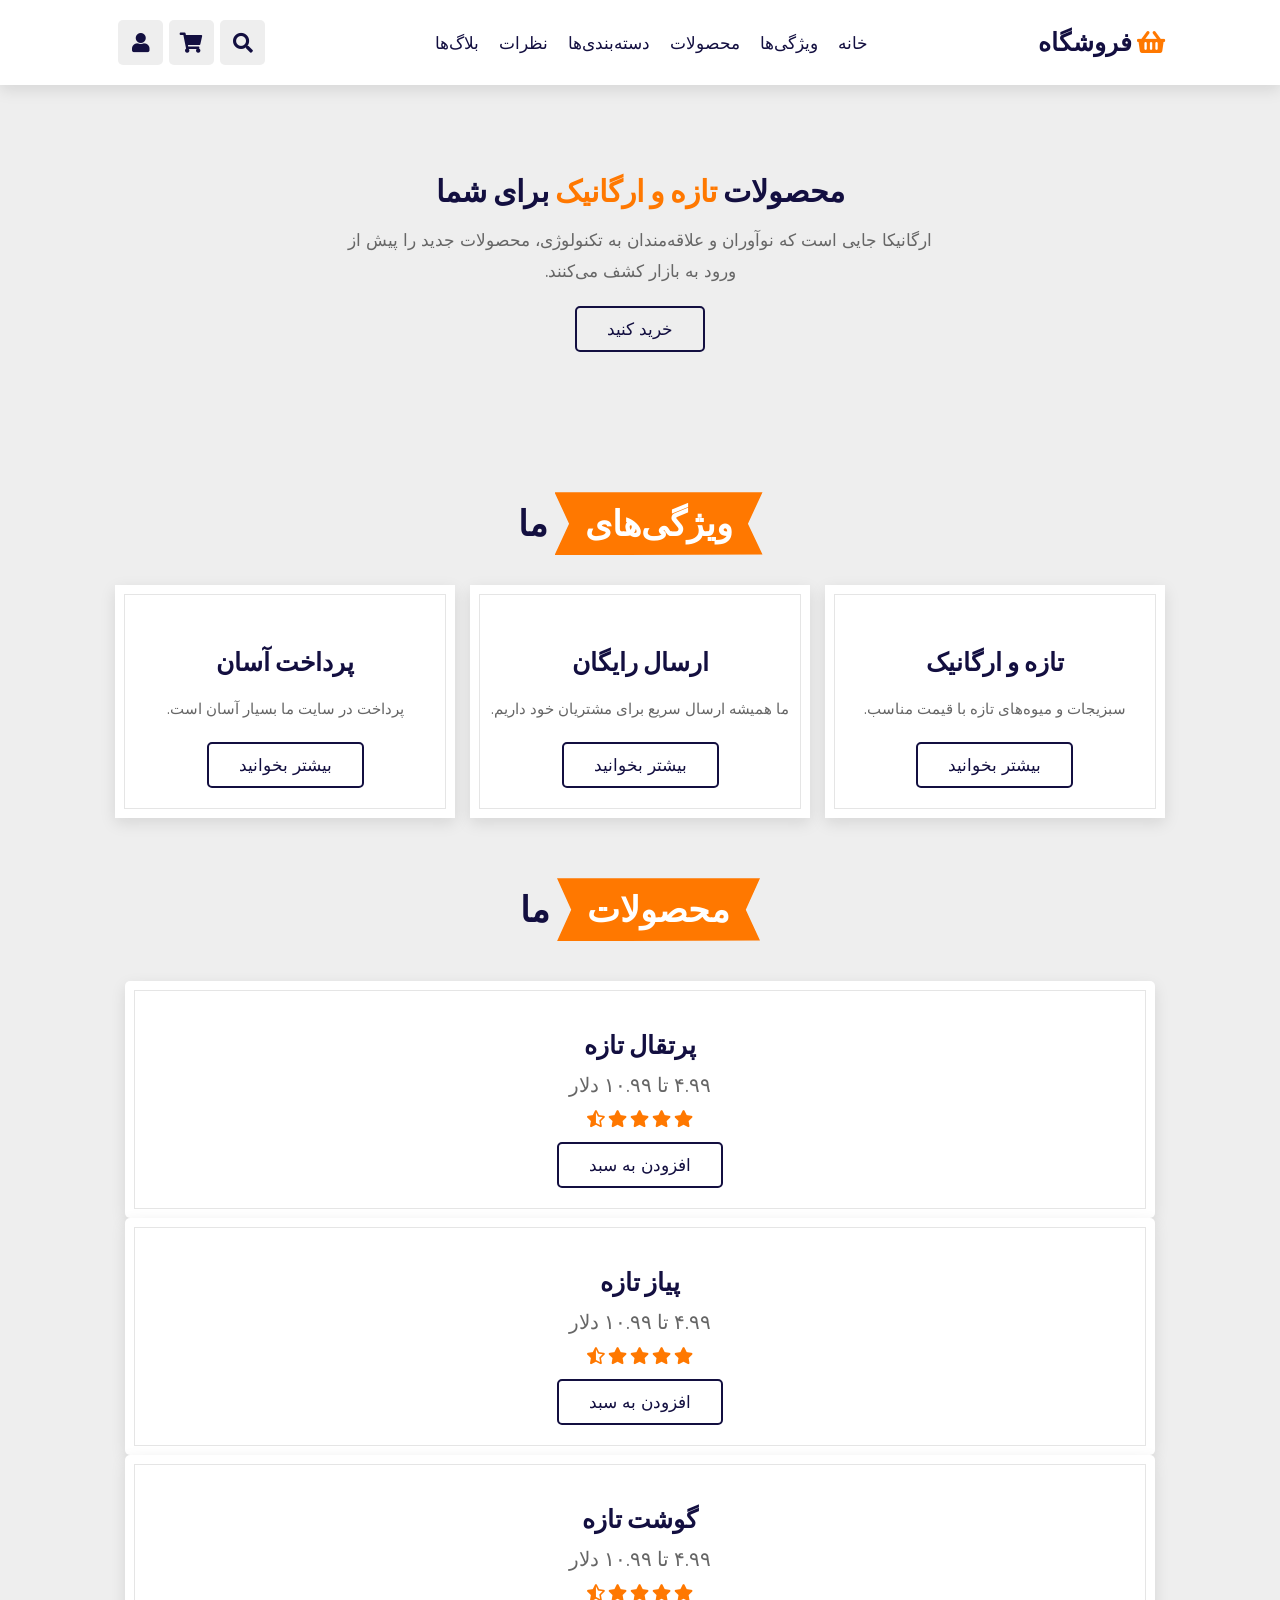
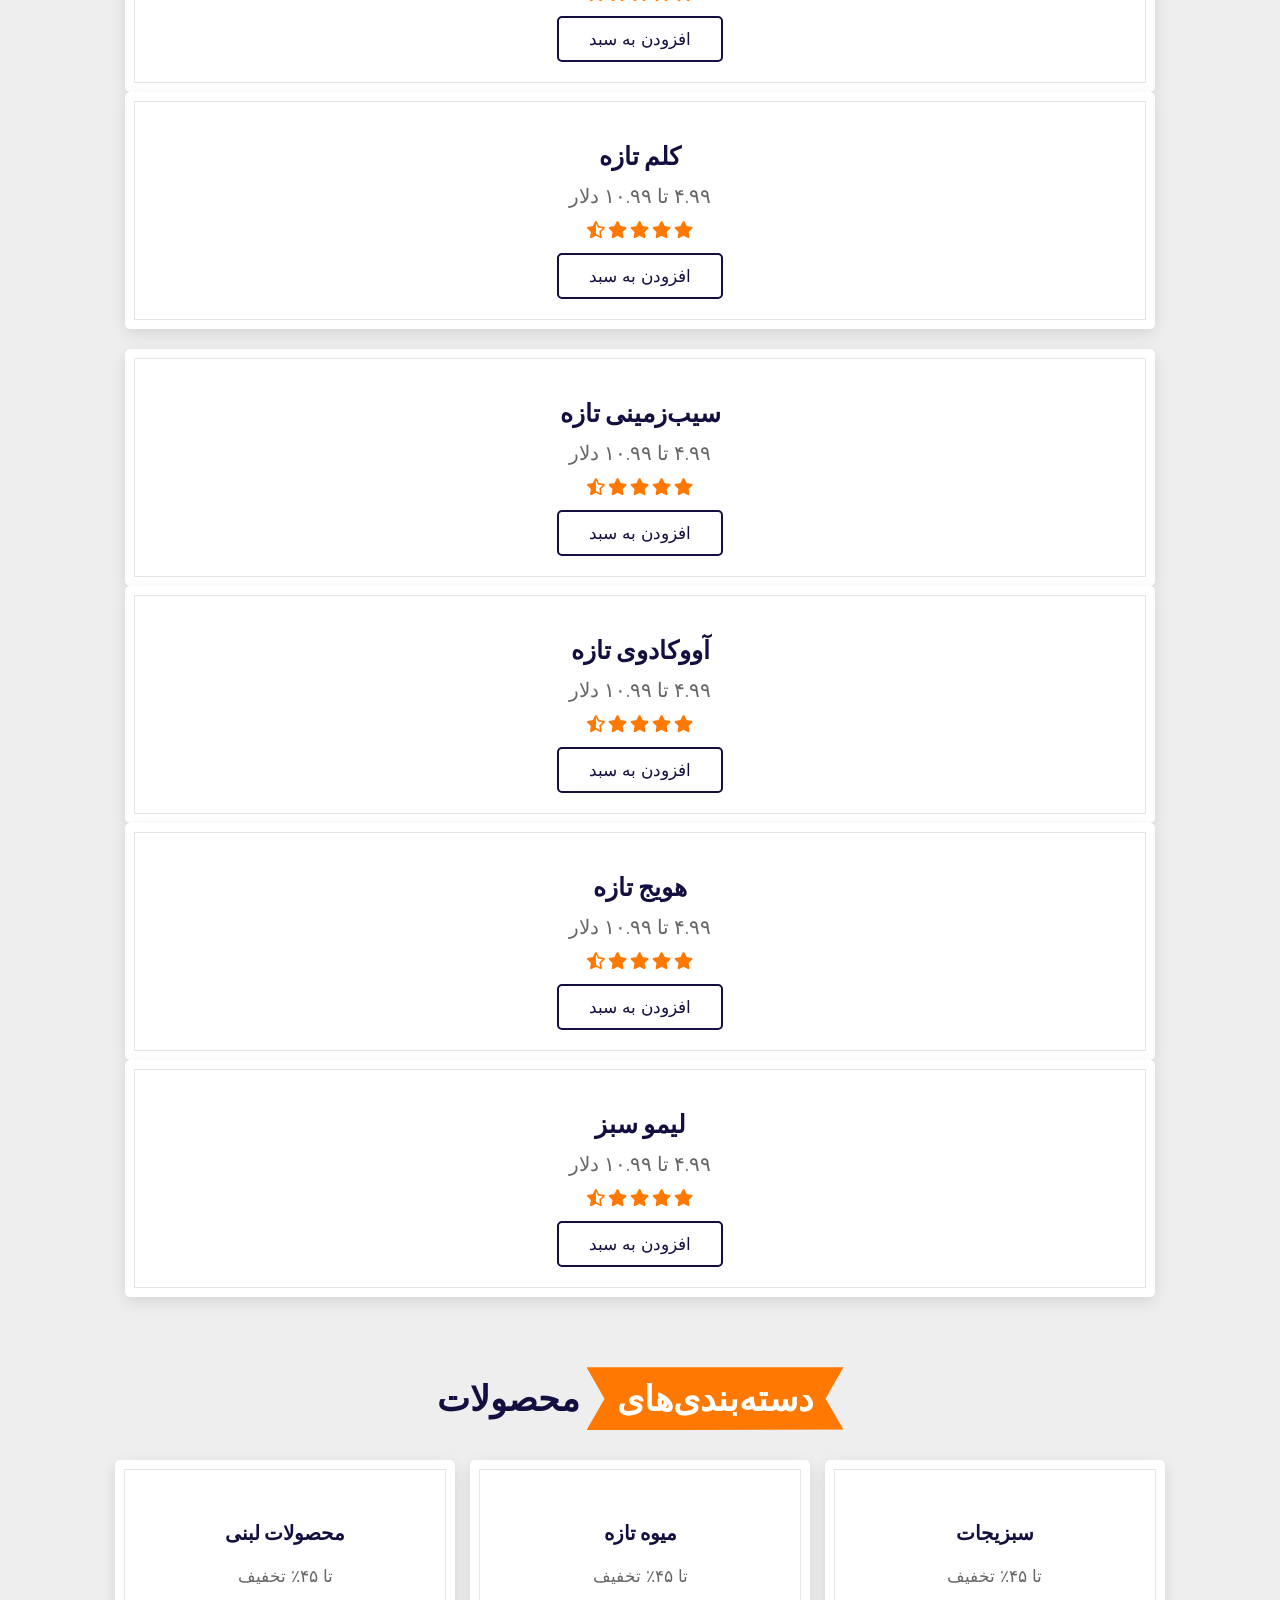
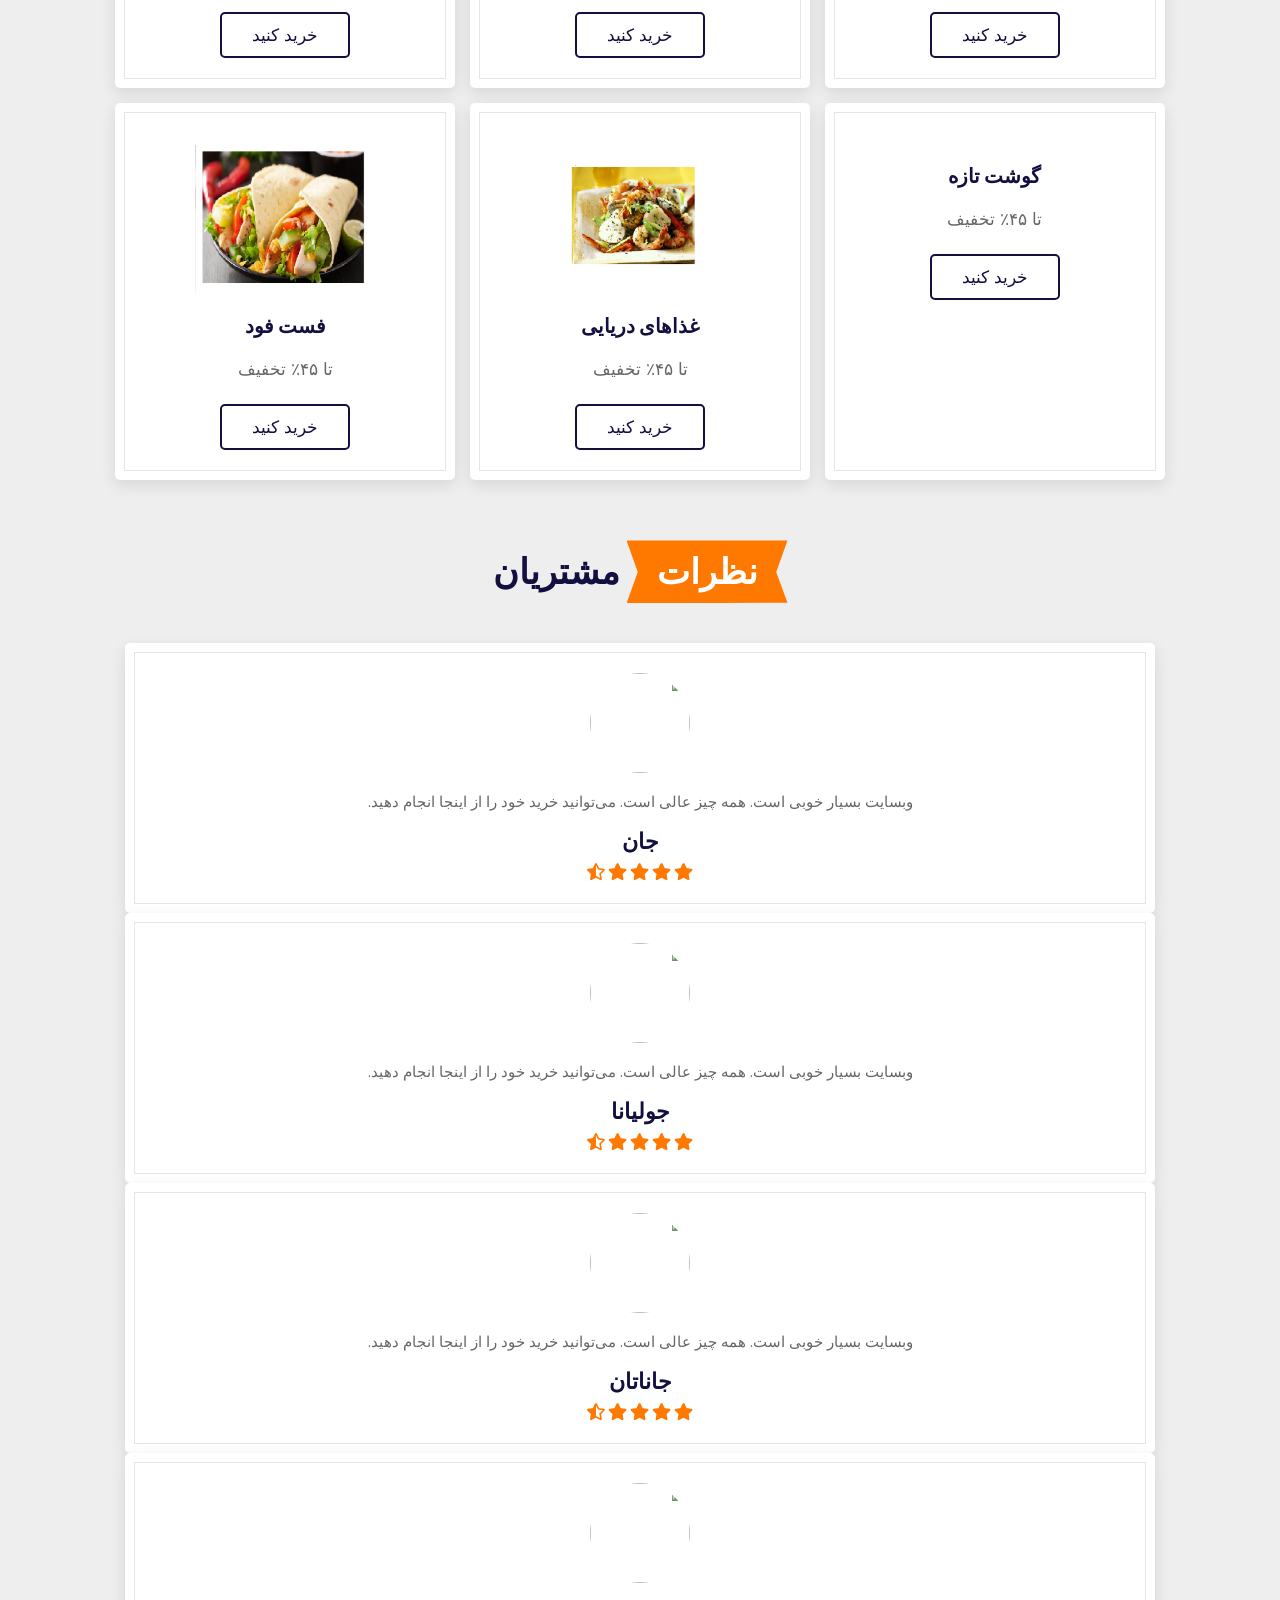
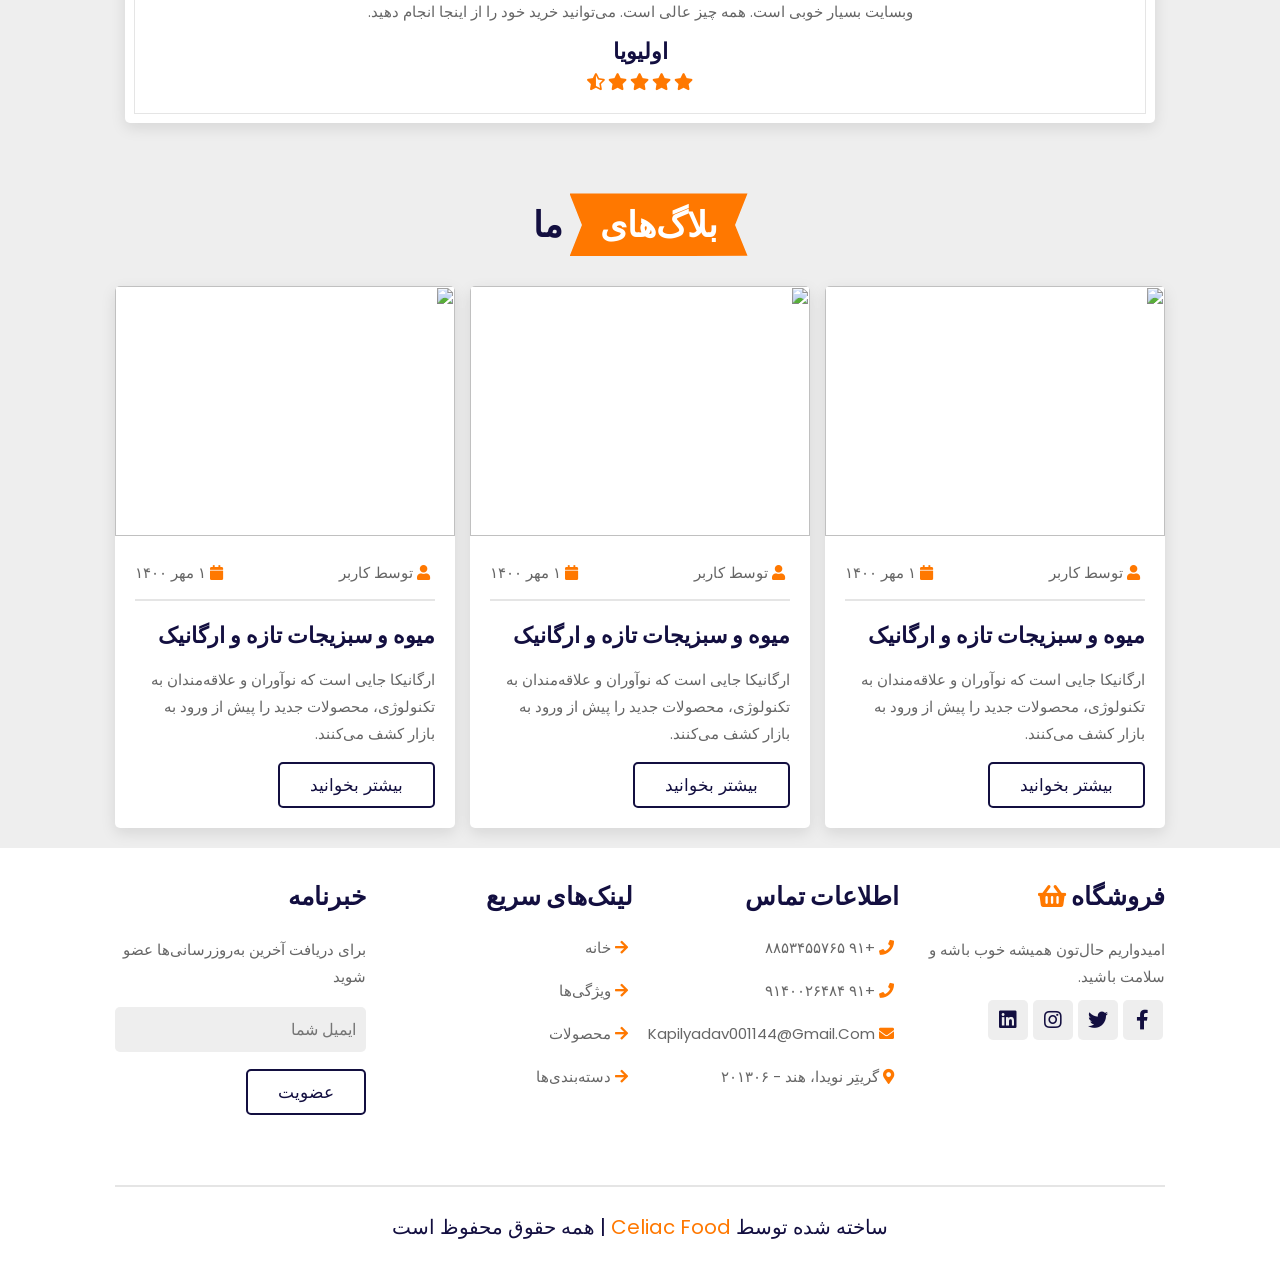
==== index.html @ be454e79 "first commit" ====
<!DOCTYPE html>
<html lang="fa" dir="rtl">
<head>
    <meta charset="UTF-8">
    <meta http-equiv="X-UA-Compatible" content="IE=edge">
    <meta name="viewport" content="width=device-width, initial-scale=1.0">
    <title>پروژه فروشگاه مواد غذایی</title>

    <link rel="stylesheet" href="https://unpkg.com/swiper@7/swiper-bundle.min.css" />

    <!-- font awesome cdn link  -->
    <link rel="stylesheet" href="https://cdnjs.cloudflare.com/ajax/libs/font-awesome/5.15.4/css/all.min.css">

    <!-- custom css file link  -->
    <link rel="stylesheet" href="css/style.css">

</head>
<body>
    
<!-- header section starts  -->

<header class="header">

    <a href="#" class="logo"> <i class="fas fa-shopping-basket"></i> فروشگاه </a>

    <nav class="navbar">
        <a href="#home">خانه</a>
        <a href="#features">ویژگی‌ها</a>
        <a href="#products">محصولات</a>
        <a href="#categories">دسته‌بندی‌ها</a>
        <a href="#review">نظرات</a>
        <a href="#blogs">بلاگ‌ها</a>
    </nav>

    <div class="icons">
        <div class="fas fa-bars" id="menu-btn"></div>
        <div class="fas fa-search" id="search-btn"></div>
        <div class="fas fa-shopping-cart" id="cart-btn"></div>
        <div class="fas fa-user" id="login-btn"></div>
    </div>

    <form action="" class="search-form">
        <input type="search" id="search-box" placeholder="جستجو...">
        <label for="search-box" class="fas fa-search"></label>
    </form>

    <div class="shopping-cart">
        <div class="box">
            <i class="fas fa-trash"></i>
            <img src="image/cart-img-1.png" alt="">
            <div class="content">
                <h3>هندوانه</h3>
                <span class="price">۴.۹۹ دلار</span>
                <span class="quantity">تعداد : ۱</span>
            </div>
        </div>
        <div class="box">
            <i class="fas fa-trash"></i>
            <img src="image/cart-img-2.png" alt="">
            <div class="content">
                <h3>پیاز</h3>
                <span class="price">۴.۹۹ دلار</span>
                <span class="quantity">تعداد : ۱</span>
            </div>
        </div>
        <div class="box">
            <i class="fas fa-trash"></i>
            <img src="image/cart-img-3.png" alt="">
            <div class="content">
                <h3>مرغ</h3>
                <span class="price">۴.۹۹ دلار</span>
                <span class="quantity">تعداد : ۱</span>
            </div>
        </div>
        <div class="total"> جمع کل : ۱۹.۶۹ دلار </div>
        <a href="#" class="btn">تسویه حساب</a>
    </div>

    <form action="" class="login-form">
        <h3>ورود</h3>
        <input type="email" placeholder="ایمیل شما" class="box">
        <input type="password" placeholder="رمز عبور شما" class="box">
        <p>رمز عبور را فراموش کرده‌اید؟ <a href="#">اینجا کلیک کنید</a></p>
        <p>حساب کاربری ندارید؟ <a href="#">همین حالا بسازید</a></p>
        <input type="submit" value="ورود" class="btn">
    </form>

</header>

<!-- header section ends -->

<!-- home section starts  -->

<section class="home" id="home">

    <div class="content">
        <h3>محصولات <span>تازه و ارگانیک</span> برای شما</h3>
        <p>ارگانیکا جایی است که نوآوران و علاقه‌مندان به تکنولوژی، محصولات جدید را پیش از ورود به بازار کشف می‌کنند.</p>
        <a href="#" class="btn">خرید کنید</a>
    </div>

</section>

<!-- home section ends -->

<!-- features section starts  -->

<section class="features" id="features">

    <h1 class="heading"> <span>ویژگی‌های</span> ما </h1>

    <div class="box-container">

        <div class="box">
            <img src="image/feature-img-1.png" alt="">
            <h3>تازه و ارگانیک</h3>
            <p>سبزیجات و میوه‌های تازه با قیمت مناسب.</p>
            <a href="#" class="btn">بیشتر بخوانید</a>
        </div>

        <div class="box">
            <img src="image/feature-img-2.png" alt="">
            <h3>ارسال رایگان</h3>
            <p>ما همیشه ارسال سریع برای مشتریان خود داریم.</p>
            <a href="#" class="btn">بیشتر بخوانید</a>
        </div>

        <div class="box">
            <img src="image/feature-img-3.png" alt="">
            <h3>پرداخت آسان</h3>
            <p>پرداخت در سایت ما بسیار آسان است.</p>
            <a href="#" class="btn">بیشتر بخوانید</a>
        </div>

    </div>

</section>

<!-- features section ends -->

<!-- products section starts  -->

<section class="products" id="products">

    <h1 class="heading"> <span>محصولات</span> ما </h1>

    <div class="swiper product-slider">

        <div class="swiper-wrapper">

            <div class="swiper-slide box">
                <img src="image/product-1.png" alt="">
                <h3>پرتقال تازه</h3>
                <div class="price"> ۴.۹۹ تا ۱۰.۹۹ دلار </div>
                <div class="stars">
                    <i class="fas fa-star"></i>
                    <i class="fas fa-star"></i>
                    <i class="fas fa-star"></i>
                    <i class="fas fa-star"></i>
                    <i class="fas fa-star-half-alt"></i>
                </div>
                <a href="#" class="btn">افزودن به سبد</a>
            </div>

            <div class="swiper-slide box">
                <img src="image/product-2.png" alt="">
                <h3>پیاز تازه</h3>
                <div class="price"> ۴.۹۹ تا ۱۰.۹۹ دلار </div>
                <div class="stars">
                    <i class="fas fa-star"></i>
                    <i class="fas fa-star"></i>
                    <i class="fas fa-star"></i>
                    <i class="fas fa-star"></i>
                    <i class="fas fa-star-half-alt"></i>
                </div>
                <a href="#" class="btn">افزودن به سبد</a>
            </div>

            <div class="swiper-slide box">
                <img src="image/product-3.png" alt="">
                <h3>گوشت تازه</h3>
                <div class="price"> ۴.۹۹ تا ۱۰.۹۹ دلار </div>
                <div class="stars">
                    <i class="fas fa-star"></i>
                    <i class="fas fa-star"></i>
                    <i class="fas fa-star"></i>
                    <i class="fas fa-star"></i>
                    <i class="fas fa-star-half-alt"></i>
                </div>
                <a href="#" class="btn">افزودن به سبد</a>
            </div>

            <div class="swiper-slide box">
                <img src="image/product-4.png" alt="">
                <h3>کلم تازه</h3>
                <div class="price"> ۴.۹۹ تا ۱۰.۹۹ دلار </div>
                <div class="stars">
                    <i class="fas fa-star"></i>
                    <i class="fas fa-star"></i>
                    <i class="fas fa-star"></i>
                    <i class="fas fa-star"></i>
                    <i class="fas fa-star-half-alt"></i>
                </div>
                <a href="#" class="btn">افزودن به سبد</a>
            </div>

        </div>

    </div>

    <div class="swiper product-slider">

        <div class="swiper-wrapper">

            <div class="swiper-slide box">
                <img src="image/product-5.png" alt="">
                <h3>سیب‌زمینی تازه</h3>
                <div class="price"> ۴.۹۹ تا ۱۰.۹۹ دلار </div>
                <div class="stars">
                    <i class="fas fa-star"></i>
                    <i class="fas fa-star"></i>
                    <i class="fas fa-star"></i>
                    <i class="fas fa-star"></i>
                    <i class="fas fa-star-half-alt"></i>
                </div>
                <a href="#" class="btn">افزودن به سبد</a>
            </div>

            <div class="swiper-slide box">
                <img src="image/product-6.png" alt="">
                <h3>آووکادوی تازه</h3>
                <div class="price"> ۴.۹۹ تا ۱۰.۹۹ دلار </div>
                <div class="stars">
                    <i class="fas fa-star"></i>
                    <i class="fas fa-star"></i>
                    <i class="fas fa-star"></i>
                    <i class="fas fa-star"></i>
                    <i class="fas fa-star-half-alt"></i>
                </div>
                <a href="#" class="btn">افزودن به سبد</a>
            </div>

            <div class="swiper-slide box">
                <img src="image/product-7.png" alt="">
                <h3>هویج تازه</h3>
                <div class="price"> ۴.۹۹ تا ۱۰.۹۹ دلار </div>
                <div class="stars">
                    <i class="fas fa-star"></i>
                    <i class="fas fa-star"></i>
                    <i class="fas fa-star"></i>
                    <i class="fas fa-star"></i>
                    <i class="fas fa-star-half-alt"></i>
                </div>
                <a href="#" class="btn">افزودن به سبد</a>
            </div>

            <div class="swiper-slide box">
                <img src="image/product-8.png" alt="">
                <h3>لیمو سبز</h3>
                <div class="price"> ۴.۹۹ تا ۱۰.۹۹ دلار </div>
                <div class="stars">
                    <i class="fas fa-star"></i>
                    <i class="fas fa-star"></i>
                    <i class="fas fa-star"></i>
                    <i class="fas fa-star"></i>
                    <i class="fas fa-star-half-alt"></i>
                </div>
                <a href="#" class="btn">افزودن به سبد</a>
            </div>

        </div>

    </div>


</section>

<!-- products section ends -->

<!-- categories section starts  -->

<section class="categories" id="categories">

    <h1 class="heading"> <span>دسته‌بندی‌های</span> محصولات </h1>

    <div class="box-container">

        <div class="box">
            <img src="image/cat-1.png" alt="">
            <h3>سبزیجات</h3>
            <p>تا ۴۵٪ تخفیف</p>
            <a href="#" class="btn">خرید کنید</a>
        </div>

        <div class="box">
            <img src="image/cat-2.png" alt="">
            <h3>میوه تازه</h3>
            <p>تا ۴۵٪ تخفیف</p>
            <a href="#" class="btn">خرید کنید</a>
        </div>

        <div class="box">
            <img src="image/cat-3.png" alt="">
            <h3>محصولات لبنی</h3>
            <p>تا ۴۵٪ تخفیف</p>
            <a href="#" class="btn">خرید کنید</a>
        </div>

        <div class="box">
            <img src="image/cat-4.png" alt="">
            <h3>گوشت تازه</h3>
            <p>تا ۴۵٪ تخفیف</p>
            <a href="#" class="btn">خرید کنید</a>
        </div>

        <div class="box">
            <img src="image/product-9.png" alt="">
            <h3>غذاهای دریایی</h3>
            <p>تا ۴۵٪ تخفیف</p>
            <a href="#" class="btn">خرید کنید</a>
        </div>

        <div class="box">
            <img src="image/product-10.jpg" alt="">
            <h3>فست فود</h3>
            <p>تا ۴۵٪ تخفیف</p>
            <a href="#" class="btn">خرید کنید</a>
        </div>

    </div>

</section>

<!-- categories section ends -->

<!-- review section starts  -->

<section class="review" id="review">

    <h1 class="heading"> <span>نظرات</span> مشتریان </h1>

    <div class="swiper review-slider">

        <div class="swiper-wrapper">

            <div class="swiper-slide box">
                <img src="image/pic-1.png" alt="">
                <p>وبسایت بسیار خوبی است. همه چیز عالی است. می‌توانید خرید خود را از اینجا انجام دهید.</p>
                <h3>جان</h3>
                <div class="stars">
                    <i class="fas fa-star"></i>
                    <i class="fas fa-star"></i>
                    <i class="fas fa-star"></i>
                    <i class="fas fa-star"></i>
                    <i class="fas fa-star-half-alt"></i>
                </div>
            </div>

            <div class="swiper-slide box">
                <img src="image/pic-2.png" alt="">
                <p>وبسایت بسیار خوبی است. همه چیز عالی است. می‌توانید خرید خود را از اینجا انجام دهید.</p>
                <h3>جولیانا</h3>
                <div class="stars">
                    <i class="fas fa-star"></i>
                    <i class="fas fa-star"></i>
                    <i class="fas fa-star"></i>
                    <i class="fas fa-star"></i>
                    <i class="fas fa-star-half-alt"></i>
                </div>
            </div>

            <div class="swiper-slide box">
                <img src="image/pic-3.png" alt="">
                <p>وبسایت بسیار خوبی است. همه چیز عالی است. می‌توانید خرید خود را از اینجا انجام دهید.</p>
                <h3>جاناتان</h3>
                <div class="stars">
                    <i class="fas fa-star"></i>
                    <i class="fas fa-star"></i>
                    <i class="fas fa-star"></i>
                    <i class="fas fa-star"></i>
                    <i class="fas fa-star-half-alt"></i>
                </div>
            </div>

            <div class="swiper-slide box">
                <img src="image/pic-4.png" alt="">
                <p>وبسایت بسیار خوبی است. همه چیز عالی است. می‌توانید خرید خود را از اینجا انجام دهید.</p>
                <h3>اولیویا</h3>
                <div class="stars">
                    <i class="fas fa-star"></i>
                    <i class="fas fa-star"></i>
                    <i class="fas fa-star"></i>
                    <i class="fas fa-star"></i>
                    <i class="fas fa-star-half-alt"></i>
                </div>
            </div>

        </div>

    </div>

</section>

<!-- review section ends -->

<!-- blogs section starts  -->

<section class="blogs" id="blogs">

    <h1 class="heading"> <span>بلاگ‌های</span> ما </h1>

    <div class="box-container">

        <div class="box">
            <img src="image/blog-1.jpg" alt="">
            <div class="content">
                <div class="icons">
                    <a href="#"> <i class="fas fa-user"></i> توسط کاربر </a>
                    <a href="#"> <i class="fas fa-calendar"></i> ۱ مهر ۱۴۰۰ </a>
                </div>
                <h3>میوه و سبزیجات تازه و ارگانیک</h3>
                <p>ارگانیکا جایی است که نوآوران و علاقه‌مندان به تکنولوژی، محصولات جدید را پیش از ورود به بازار کشف می‌کنند.</p>
                <a href="#" class="btn">بیشتر بخوانید</a>
            </div>
        </div>

        <div class="box">
            <img src="image/blog-2.jpg" alt="">
            <div class="content">
                <div class="icons">
                    <a href="#"> <i class="fas fa-user"></i> توسط کاربر </a>
                    <a href="#"> <i class="fas fa-calendar"></i> ۱ مهر ۱۴۰۰ </a>
                </div>
                <h3>میوه و سبزیجات تازه و ارگانیک</h3>
                <p>ارگانیکا جایی است که نوآوران و علاقه‌مندان به تکنولوژی، محصولات جدید را پیش از ورود به بازار کشف می‌کنند.</p>
                <a href="#" class="btn">بیشتر بخوانید</a>
            </div>
        </div>

        <div class="box">
            <img src="image/blog-3.jpg" alt="">
            <div class="content">
                <div class="icons">
                    <a href="#"> <i class="fas fa-user"></i> توسط کاربر </a>
                    <a href="#"> <i class="fas fa-calendar"></i> ۱ مهر ۱۴۰۰ </a>
                </div>
                <h3>میوه و سبزیجات تازه و ارگانیک</h3>
                <p>ارگانیکا جایی است که نوآوران و علاقه‌مندان به تکنولوژی، محصولات جدید را پیش از ورود به بازار کشف می‌کنند.</p>
                <a href="#" class="btn">بیشتر بخوانید</a>
            </div>
        </div>

    </div>

</section>

<!-- blogs section ends -->

<!-- footer section starts  -->

<section class="footer">

    <div class="box-container">

        <div class="box">
            <h3> فروشگاه <i class="fas fa-shopping-basket"></i> </h3>
            <p>امیدواریم حال‌تون همیشه خوب باشه و سلامت باشید.</p>
            <div class="share">
                <a href="#" class="fab fa-facebook-f"></a>
                <a href="#" class="fab fa-twitter"></a>
                <a href="#" class="fab fa-instagram"></a>
                <a href="#" class="fab fa-linkedin"></a>
            </div>
        </div>

        <div class="box">
            <h3>اطلاعات تماس</h3>
            <a href="#" class="links"> <i class="fas fa-phone"></i> +۹۱ ۸۸۵۳۴۵۵۷۶۵ </a>
            <a href="#" class="links"> <i class="fas fa-phone"></i> +۹۱ ۹۱۴۰۰۲۶۴۸۴ </a>
            <a href="#" class="links"> <i class="fas fa-envelope"></i> kapilyadav001144@gmail.com </a>
            <a href="#" class="links"> <i class="fas fa-map-marker-alt"></i> گریتِر نویدا، هند - ۲۰۱۳۰۶ </a>
        </div>

        <div class="box">
            <h3>لینک‌های سریع</h3>
            <a href="#" class="links"> <i class="fas fa-arrow-right"></i> خانه </a>
            <a href="#" class="links"> <i class="fas fa-arrow-right"></i> ویژگی‌ها </a>
            <a href="#" class="links"> <i class="fas fa-arrow-right"></i> محصولات </a>
            <a href="#" class="links"> <i class="fas fa-arrow-right"></i> دسته‌بندی‌ها </a>
        </div>

        <div class="box">
            <h3>خبرنامه</h3>
            <p>برای دریافت آخرین به‌روزرسانی‌ها عضو شوید</p>
            <input type="email" placeholder="ایمیل شما" class="email">
            <input type="submit" value="عضویت" class="btn">
            <img src="image/payment.png" class="payment-img" alt="">
        </div>

    </div>

    <div class="credit"> ساخته شده توسط <span> Celiac Food </span> | همه حقوق محفوظ است </div>

</section>

<!-- footer section ends -->

<script src="https://unpkg.com/swiper@7/swiper-bundle.min.js"></script>

<!-- custom js file link  -->
<script src="js/script.js"></script>

</body>
</html>
---- css/style.css ----
@import url('https://fonts.googleapis.com/css2?family=Poppins:wght@100;300;400;500;600&display=swap');

:root{
    --orange:#ff7800;
    --black:#130f40;
    --light-color:#666;
    --box-shadow:0 .5rem 1.5rem rgba(0,0,0,.1);
    --border:.2rem solid rgba(0,0,0,.1);
    --outline:.1rem solid rgba(0,0,0,.1);
    --outline-hover:.2rem solid var(--black);
}

*{
    font-family: 'Poppins', sans-serif;
    margin:0; padding:0;
    box-sizing: border-box;
    outline: none; border:none;
    text-decoration: none;
    text-transform: capitalize;
    transition: all .2s linear;
}

html{
    font-size: 62.5%;
    overflow-x: hidden;
    scroll-behavior: smooth;
    scroll-padding-top: 7rem;
}

body{
    background:#eee;
}

body, html {
    direction: rtl;
    text-align: right;
}

section{
    padding:2rem 9%;
}

.heading{
    text-align: center;
    padding:2rem 0;
    padding-bottom: 3rem;
    font-size: 3.5rem;
    color:var(--black);
}

.heading span{
    background: var(--orange);
    color:#fff;
    display: inline-block;
    padding:.5rem 3rem;
    clip-path: polygon(100% 0, 93% 50%, 100% 99%, 0% 100%, 7% 50%, 0% 0%);
}

.btn{
    margin-top: 1rem;
    display: inline-block;
    padding:.8rem 3rem;
    font-size: 1.7rem;
    border-radius: .5rem;
    border:.2rem solid var(--black);
    color:var(--black);
    cursor: pointer;
    background: none;
}

.btn:hover{
    background: var(--orange);
    color:#fff;
}

.header{
    position: fixed;
    top:0; left:0; right: 0;
    z-index: 1000;
    display: flex;
    align-items: center;
    justify-content: space-between;
    padding:2rem 9%;
    background:#fff;
    box-shadow: var(--box-shadow);
}

.header .logo{
    font-size: 2.5rem;
    font-weight: bolder;
    color:var(--black);
}

.header .logo i{
    color:var(--orange);
}

.header .navbar a{
    font-size: 1.7rem;
    margin:0 1rem;
    color:var(--black);
    float: right;
}

.header .navbar a:hover{
    color:var(--orange);
}

.header .icons div{
    height: 4.5rem;
    width: 4.5rem;
    line-height: 4.5rem;
    border-radius: .5rem;
    background: #eee;
    color:var(--black);
    font-size: 2rem;
    margin-left: .3rem;
    cursor: pointer;
    text-align: center;
}

.header .icons div:hover{
    background: var(--orange);
    color:#fff;
}

#menu-btn{
    display: none;
}

.header .search-form{
    position: absolute;
    top:110%; right:-110%;
    width: 50rem;
    height:5rem;
    background: #fff;
    border-radius: .5rem;
    overflow: hidden;
    display: flex;
    align-items: center;
    box-shadow: var(--box-shadow);
}

.header .search-form.active{
    right:2rem;
    transition: .4s linear;
}

.header .search-form input{
    height:100%;
    width:100%;
    background: none;
    text-transform: none;
    font-size: 1.6rem;
    color:var(--black);
    padding:0 1.5rem;
}

.header .search-form label{
    font-size: 2.2rem;
    padding-right: 1.5rem;
    color:var(--black);
    cursor: pointer;
}

.header .search-form label:hover{
    color:var(--orange);
}

.header .shopping-cart{
    position: absolute;
    top:110%; right:-110%;
    padding:1rem;
    border-radius: .5rem;
    box-shadow: var(--box-shadow);
    width:35rem;
    background: #fff;
}

.header .shopping-cart.active{
    right:2rem;
    transition: .4s linear;
}

.header .shopping-cart .box{
    display: flex;
    align-items: center;
    gap:1rem;
    position: relative;
    margin:1rem 0;
}

.header .shopping-cart .box img{
    height:10rem;
}

.header .shopping-cart .box .fa-trash{
    font-size: 2rem;
    position: absolute;
    top:50%; right:2rem;
    cursor: pointer;
    color:var(--light-color);
    transform: translateY(-50%);
}

.header .shopping-cart .box .fa-trash:hover{
    color:var(--orange);
}

.header .shopping-cart .box .content h3{
    color:var(--black);
    font-size: 1.7rem;
    padding-bottom: 1rem;
}

.header .shopping-cart .box .content span{
    color:var(--light-color);
    font-size: 1.6rem;
}

.header .shopping-cart .box .content .quantity{
    padding-left: 1rem;
}

.header .shopping-cart .total{
    font-size: 2.5rem;
    padding:1rem 0;
    text-align: center;
    color:var(--black);
}

.header .shopping-cart .btn{
    display: block;
    text-align: center;
    margin:1rem;
}

.header .login-form{
    position: absolute;
    top:110%; right:-110%;
    width:35rem;
    box-shadow: var(--box-shadow);
    padding:2rem;
    border-radius: .5rem;
    background: #fff;
    text-align: center;
}

.header .login-form.active{
    right:2rem;
    transition: .4s linear;
}

.header .login-form h3{
    font-size: 2.5rem;
    text-transform: uppercase;
    color: var(--black);
}

.header .login-form .box{
    width: 100%;
    margin:.7rem 0;
    background:#eee;
    border-radius: .5rem;
    padding:1rem;
    font-size: 1.6rem;
    color:var(--black);
    text-transform: none;
}

.header .login-form p{
    font-size: 1.4rem;
    padding:.5rem 0;
    color:var(--light-color);
}

.header .login-form p a{
    color:var(--orange);
    text-decoration: underline;
}

.home{
    display: flex;
    align-items: center;
    justify-content: center;
    background: url(../image/banner-bg.webp) no-repeat;
    background-position: center;
    background-size: cover;
    padding-top: 17rem;
    padding-bottom: 10rem;
}

.home .content{
    text-align: center;
    width:60rem;
}

.home .content h3{
    color:var(--black);
    font-size: 3rem;
}

.home .content h3 span{
    color:var(--orange);
}

.home .content p{
    color:var(--light-color);
    font-size: 1.7rem;
    padding:1rem 0;
    line-height: 1.8;
}

.features .box-container{
    display: grid;
    grid-template-columns: repeat(auto-fit, minmax(30rem, 1fr));
    gap:1.5rem;
}

.features .box-container .box{
    padding:3rem 2rem;
    background: #fff;
    outline: var(--outline);
    outline-offset: -1rem;
    text-align: center;
    box-shadow: var(--box-shadow);
}

.features .box-container .box:hover{
    outline: var(--outline-hover);
    outline-offset: 0rem;
}

.features .box-container .box img{
    margin:1rem 0;
    height: 15rem;
}

.features .box-container .box h3{
    font-size: 2.5rem;
    line-height: 1.8;
    color:var(--black);
}

.features .box-container .box p{
    font-size: 1.5rem;
    line-height: 1.8;
    color:var(--light-color);
    padding:1rem 0;
}

.products .product-slider{
    padding:1rem;
}

.products .product-slider:first-child{
    margin-bottom: 2rem;
}

.products .product-slider .box{
    background: #fff;
    border-radius: .5rem;
    text-align: center;
    padding:3rem 2rem;
    outline-offset: -1rem;
    outline: var(--outline);
    box-shadow: var(--box-shadow);
    transition: .2s linear;
}

.products .product-slider .box:hover{
    outline-offset: 0rem;
    outline: var(--outline-hover);
}

.products .product-slider .box img{
    height:20rem;
}

.products .product-slider .box h3{
    font-size: 2.5rem;
    color:var(--black);
}

.products .product-slider .box .price{
    font-size: 2rem;
    color:var(--light-color);
    padding:.5rem 0;
}

.products .product-slider .box .stars i{
    font-size: 1.7rem;
    color:var(--orange);
    padding:.5rem 0;
}

.categories .box-container{
    display: grid;
    grid-template-columns: repeat(auto-fit, minmax(26rem, 1fr));
    gap:1.5rem;
}

.categories .box-container .box{
    padding:3rem 2rem;
    border-radius: .5rem;
    background:#fff;
    box-shadow: var(--box-shadow);
    outline:var(--outline);
    outline-offset: -1rem;
    text-align: center;
}

.categories .box-container .box:hover{
    outline:var(--outline-hover);
    outline-offset: 0rem;
}

.categories .box-container .box img{
    margin:1rem 0;
    height:15rem;
}

.categories .box-container .box h3{
   font-size: 2rem;
   color:var(--black);
   line-height: 1.8;
}

.categories .box-container .box p{
    font-size: 1.7rem;
    color:var(--light-color);
    line-height: 1.8;
    padding:1rem 0;
}

.review .review-slider{
    padding:1rem;
}

.review .review-slider .box{
    background: #fff;
    border-radius: .5rem;
    text-align: center;
    padding:3rem 2rem;
    outline-offset: -1rem;
    outline: var(--outline);
    box-shadow: var(--box-shadow);
    transition: .2s linear;
}

.review .review-slider .box:hover{
    outline:var(--outline-hover);
    outline-offset: 0rem;
}

.review .review-slider .box img{
    height:10rem;
    width:10rem;
    border-radius: 50%;
}

.review .review-slider .box p{
    padding:1rem 0;
    line-height: 1.8;
    color:var(--light-color);
    font-size: 1.5rem;
}

.review .review-slider .box h3{
    padding-bottom: .5rem;
    color:var(--black);
    font-size: 2.2rem;
}

.review .review-slider .box .stars i{
    color:var(--orange);
    font-size: 1.7rem;
}

.blogs .box-container{
    display: grid;
    grid-template-columns: repeat(auto-fit, minmax(30rem, 1fr));
    gap:1.5rem;
}

.blogs .box-container .box{
    overflow: hidden;
    border-radius: .5rem;
    box-shadow: var(--box-shadow);
    background:#fff;
}

.blogs .box-container .box img{
    height:25rem;
    width:100%;
    object-fit: cover;
}

.blogs .box-container .box .content{
    padding:2rem;
}

.blogs .box-container .box .content .icons{
    display: flex;
    align-items: center;
    justify-content: space-between;
    padding-bottom: 1.5rem;
    margin-bottom: 1rem;
    border-bottom: var(--border);
}

.blogs .box-container .box .content .icons a{
    color:var(--light-color);
    font-size: 1.5rem;
}

.blogs .box-container .box .content .icons a:hover{
    color:var(--black);
}

.blogs .box-container .box .content .icons a i{
    color:var(--orange);
    padding-right: .5rem;
}

.blogs .box-container .box .content h3{
    line-height: 1.8;
    color:var(--black);
    font-size: 2.2rem;
    padding:.5rem 0;
}

.blogs .box-container .box .content p{
    line-height: 1.8;
    color:var(--light-color);
    font-size: 1.5rem;
    padding:.5rem 0;
}

.footer{
    background: #fff;
}

.footer .box-container{
    display: grid;
    grid-template-columns: repeat(auto-fit, minmax(25rem, 1fr));
    gap:1.5rem;
}

.footer .box-container .box h3{
    font-size: 2.5rem;
    color:var(--black);
    padding:1rem 0;
}

.footer .box-container .box h3 i{
    color:var(--orange);
}

.footer .box-container .box .links{
    display: block;
    font-size: 1.5rem;
    color:var(--light-color);
    padding:1rem 0;
}

.footer .box-container .box .links i{
    color:var(--orange);
    padding-right: .5rem;
}

.footer .box-container .box .links:hover i{
    padding-right: 2rem;
}


.footer .box-container .box p{
    line-height: 1.8;
    font-size: 1.5rem;
    color:var(--light-color);
    padding:1rem 0;
}

.footer .box-container .box .share a{
    height:4rem;
    width:4rem;
    line-height:4rem;
    border-radius: .5rem;
    font-size: 2rem;
    color:var(--black);
    margin-right: .2rem;
    background: #eee;
    text-align: center;
}

.footer .box-container .box .share a:hover{
    background: var(--orange);
    color: #fff;
}

.footer .box-container .box .email{
    width: 100%;
    margin:.7rem 0;
    padding:1rem;
    border-radius: .5rem;
    background: #eee;
    font-size: 1.6rem;
    color:var(--black);
    text-transform: none;
}

.footer .box-container .box .payment-img{
    margin-top: 2rem;
    height: 3rem;
    display: block;
}

.footer .credit{
    text-align: center;
    margin-top: 2rem;
    padding:1rem;
    padding-top: 2.5rem;
    font-size: 2rem;
    color:var(--black);
    border-top: var(--border);
}

.footer .credit span{
    color:var(--orange);
}












/* media queries  */

@media (max-width:991px){

    html{
        font-size: 55%;
    }

    .header{
        padding:2rem;
    }

    section{
        padding:2rem;
    }

}

@media (max-width:768px){

    #menu-btn{
        display: inline-block;
    }

    .header .search-form{
        width:90%;
    }

    .header .navbar{
        position: absolute;
        top:110%; right:-110%;
        width:30rem;
        box-shadow: var(--box-shadow);
        border-radius: .5rem;
        background: #fff;
    }

    .header .navbar.active{
        right:2rem;
        transition: .4s linear;
    }

    .header .navbar a{
        font-size: 2rem;
        margin:2rem 2.5rem;
        display: block;
    }

}

@media (max-width:450px){

    html{
        font-size: 50%;
    }

    .heading{
        font-size: 2.5rem;
    }

    .footer{
        text-align: center;
    }

    .footer .box-container .box .payment-img{
        margin: 2rem auto;
    }

}
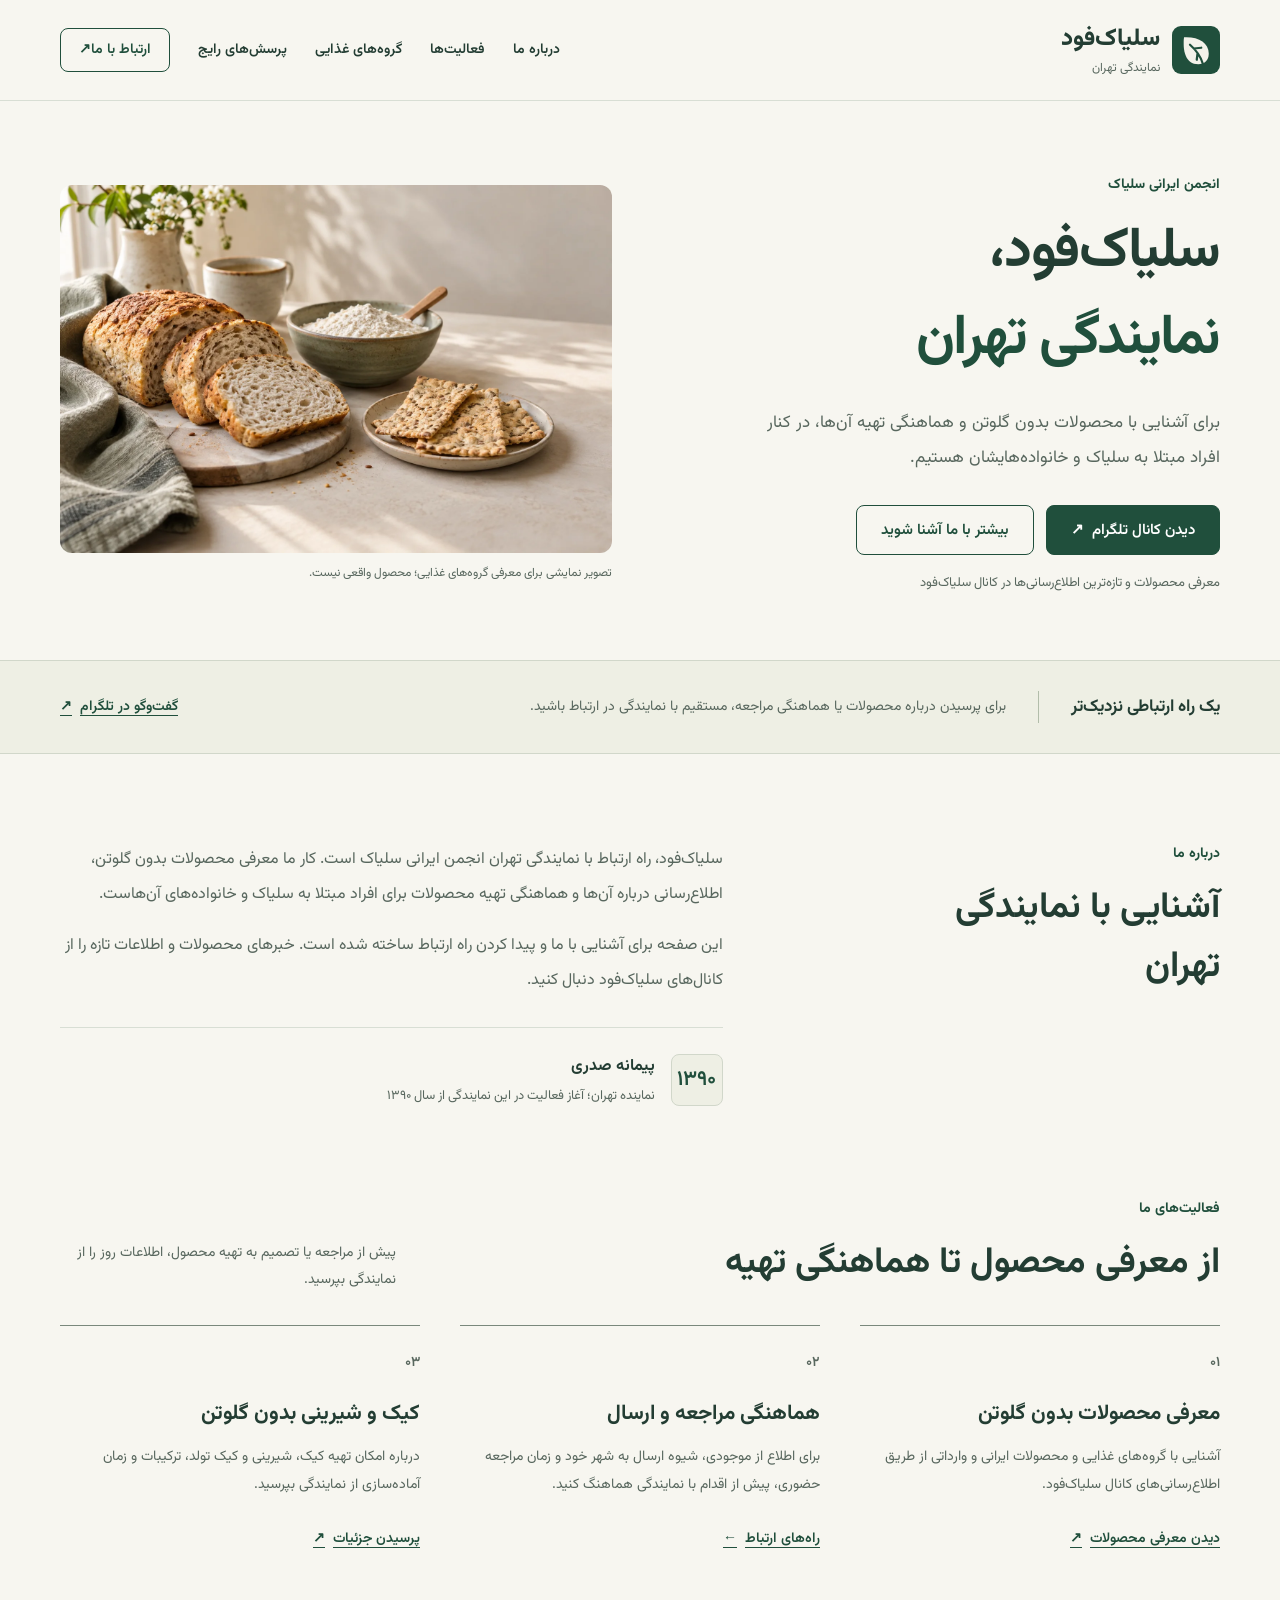
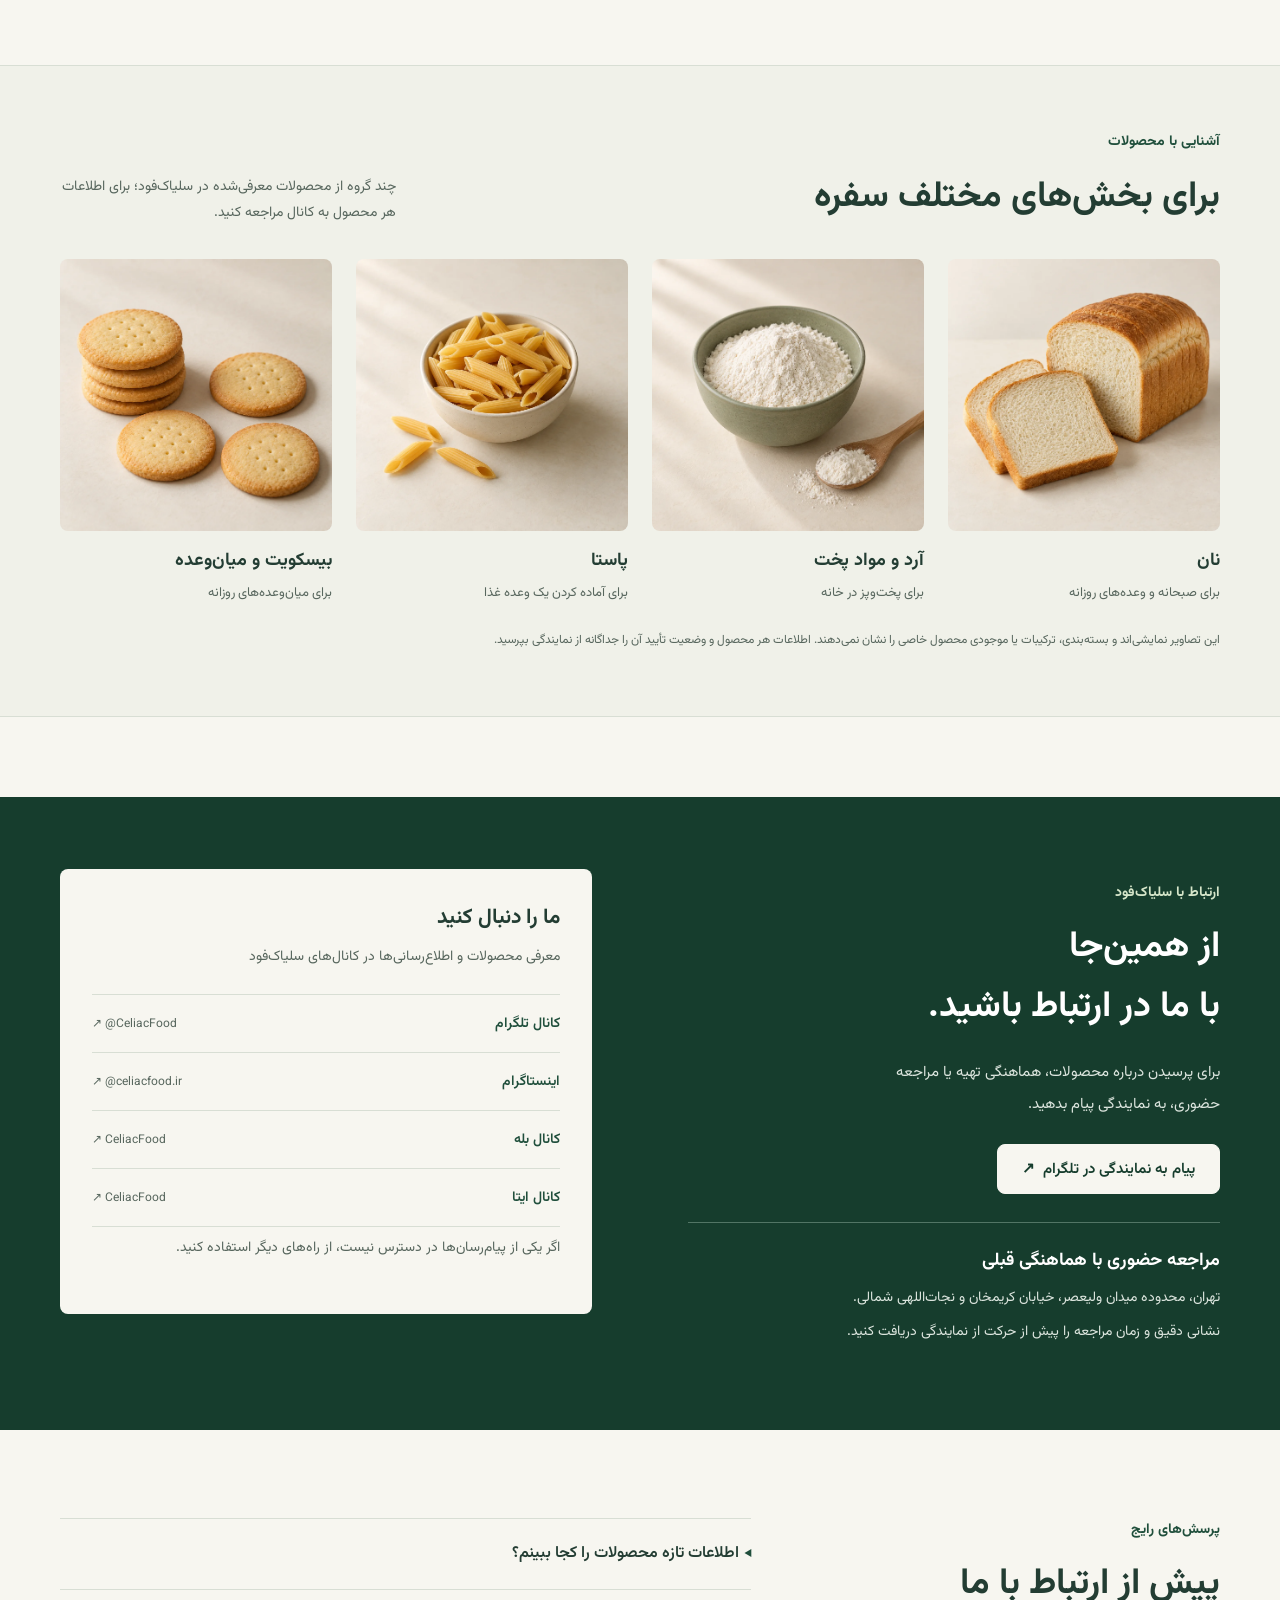
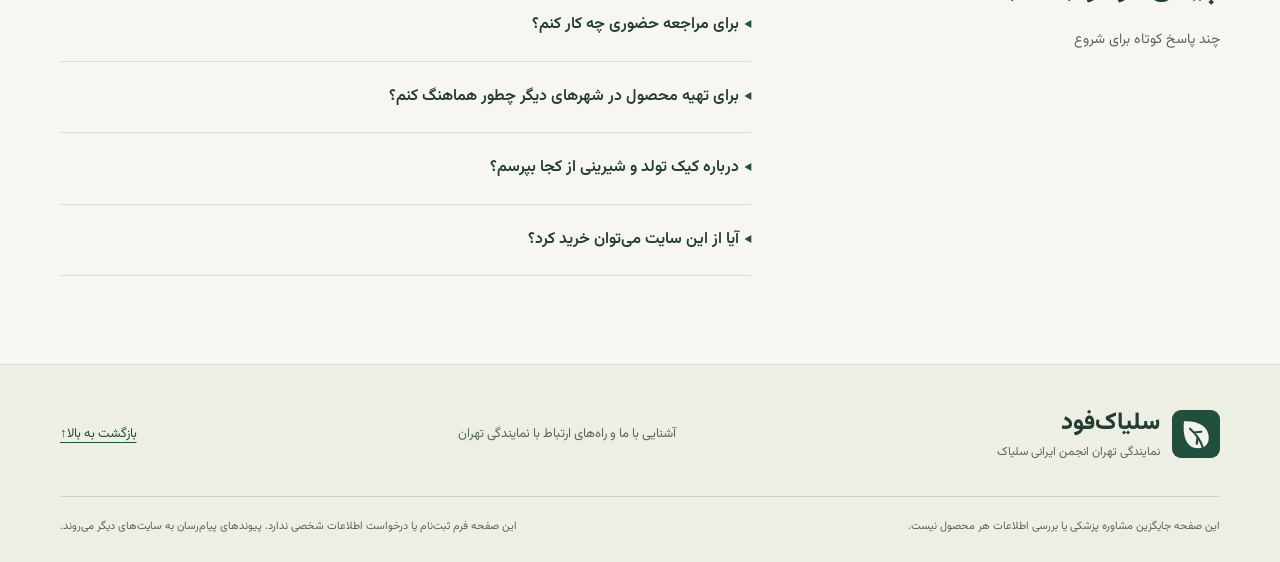
==== commit 165d44fd: "Build Persian introduction site" ====
--- a/index.html
+++ b/index.html
@@ -1,514 +1,154 @@
-<!DOCTYPE html>
+<!doctype html>
 <html lang="fa" dir="rtl">
 <head>
-    <meta charset="UTF-8">
-    <meta http-equiv="X-UA-Compatible" content="IE=edge">
-    <meta name="viewport" content="width=device-width, initial-scale=1.0">
-    <title>پروژه فروشگاه مواد غذایی</title>
-
-    <link rel="stylesheet" href="https://unpkg.com/swiper@7/swiper-bundle.min.css" />
-
-    <!-- font awesome cdn link  -->
-    <link rel="stylesheet" href="https://cdnjs.cloudflare.com/ajax/libs/font-awesome/5.15.4/css/all.min.css">
-
-    <!-- custom css file link  -->
-    <link rel="stylesheet" href="css/style.css">
-
+  <meta charset="utf-8">
+  <meta name="viewport" content="width=device-width, initial-scale=1">
+  <meta name="theme-color" content="#204f3c">
+  <title>سلیاک‌فود | معرفی نمایندگی تهران انجمن ایرانی سلیاک</title>
+  <meta name="description" content="با سلیاک‌فود و فعالیت‌های نمایندگی تهران انجمن ایرانی سلیاک آشنا شوید. معرفی محصولات بدون گلوتن، راه‌های ارتباط و هماهنگی مراجعه حضوری.">
+  <meta name="referrer" content="strict-origin-when-cross-origin">
+  <link rel="canonical" href="https://celiacfood.github.io/">
+  <link rel="icon" href="assets/favicon.svg" type="image/svg+xml">
+  <link rel="preload" href="assets/fonts/vazirmatn-variable.woff2" as="font" type="font/woff2" crossorigin>
+  <link rel="stylesheet" href="css/style.css">
+  <meta property="og:type" content="website">
+  <meta property="og:locale" content="fa_IR">
+  <meta property="og:site_name" content="سلیاک‌فود">
+  <meta property="og:title" content="سلیاک‌فود | نمایندگی تهران انجمن ایرانی سلیاک">
+  <meta property="og:description" content="آشنایی با ما، فعالیت‌ها و راه‌های ارتباط با نمایندگی تهران.">
+  <meta property="og:url" content="https://celiacfood.github.io/">
+  <meta property="og:image" content="https://celiacfood.github.io/assets/images/hero-table.webp">
+  <meta property="og:image:alt" content="تصویر نمایشی نان، آرد و کراکر برای معرفی گروه‌های غذایی">
+  <meta name="twitter:card" content="summary_large_image">
+  <script type="application/ld+json">
+    {
+      "@context": "https://schema.org",
+      "@type": "Organization",
+      "name": "سلیاک‌فود، نمایندگی تهران انجمن ایرانی سلیاک",
+      "url": "https://celiacfood.github.io/",
+      "sameAs": ["https://t.me/CeliacFood", "https://www.instagram.com/celiacfood.ir/", "https://ble.ir/CeliacFood", "https://eitaa.com/CeliacFood"]
+    }
+  </script>
+  <script src="js/script.js" defer></script>
 </head>
-<body>
-    
-<!-- header section starts  -->
-
-<header class="header">
-
-    <a href="#" class="logo"> <i class="fas fa-shopping-basket"></i> فروشگاه </a>
-
-    <nav class="navbar">
-        <a href="#home">خانه</a>
-        <a href="#features">ویژگی‌ها</a>
-        <a href="#products">محصولات</a>
-        <a href="#categories">دسته‌بندی‌ها</a>
-        <a href="#review">نظرات</a>
-        <a href="#blogs">بلاگ‌ها</a>
-    </nav>
-
-    <div class="icons">
-        <div class="fas fa-bars" id="menu-btn"></div>
-        <div class="fas fa-search" id="search-btn"></div>
-        <div class="fas fa-shopping-cart" id="cart-btn"></div>
-        <div class="fas fa-user" id="login-btn"></div>
+<body id="top">
+  <a class="skip-link" href="#main">رفتن به محتوای اصلی</a>
+  <header class="site-header">
+    <div class="container header-inner">
+      <a class="brand" href="#top" aria-label="سلیاک‌فود، ابتدای صفحه">
+        <img class="brand-mark" src="assets/favicon.svg" width="44" height="44" alt="">
+        <span class="brand-type"><strong>سلیاک‌فود</strong><small>نمایندگی تهران</small></span>
+      </a>
+      <button class="nav-toggle" type="button" aria-expanded="false" aria-controls="primary-nav" hidden>فهرست</button>
+      <nav class="primary-nav" id="primary-nav" aria-label="فهرست اصلی">
+        <a href="#about">درباره ما</a>
+        <a href="#activities">فعالیت‌ها</a>
+        <a href="#food">گروه‌های غذایی</a>
+        <a href="#questions">پرسش‌های رایج</a>
+        <a class="header-contact" href="#contact">ارتباط با ما <span aria-hidden="true">↗</span></a>
+      </nav>
     </div>
-
-    <form action="" class="search-form">
-        <input type="search" id="search-box" placeholder="جستجو...">
-        <label for="search-box" class="fas fa-search"></label>
-    </form>
-
-    <div class="shopping-cart">
-        <div class="box">
-            <i class="fas fa-trash"></i>
-            <img src="image/cart-img-1.png" alt="">
-            <div class="content">
-                <h3>هندوانه</h3>
-                <span class="price">۴.۹۹ دلار</span>
-                <span class="quantity">تعداد : ۱</span>
-            </div>
+  </header>
+  <main id="main" tabindex="-1">
+    <section class="hero" aria-labelledby="intro-title">
+      <div class="container hero-grid">
+        <div class="hero-copy">
+          <p class="eyebrow">انجمن ایرانی سلیاک</p>
+          <h1 id="intro-title">سلیاک‌فود،<br><span class="accent">نمایندگی تهران</span></h1>
+          <p class="hero-lead">برای آشنایی با محصولات بدون گلوتن و هماهنگی تهیه آن‌ها، در کنار افراد مبتلا به سلیاک و خانواده‌هایشان هستیم.</p>
+          <div class="hero-actions">
+            <a class="button" href="https://t.me/CeliacFood">دیدن کانال تلگرام <span aria-hidden="true">↗</span></a>
+            <a class="button button-secondary" href="#about">بیشتر با ما آشنا شوید</a>
+          </div>
+          <p class="hero-note">معرفی محصولات و تازه‌ترین اطلاع‌رسانی‌ها در کانال سلیاک‌فود</p>
         </div>
-        <div class="box">
-            <i class="fas fa-trash"></i>
-            <img src="image/cart-img-2.png" alt="">
-            <div class="content">
-                <h3>پیاز</h3>
-                <span class="price">۴.۹۹ دلار</span>
-                <span class="quantity">تعداد : ۱</span>
-            </div>
+        <figure class="hero-visual">
+          <img src="assets/images/hero-table.webp" alt="تصویر نمایشی نان برش‌خورده، کاسه آرد و کراکر روی میز" width="1536" height="1024" fetchpriority="high">
+          <figcaption>تصویر نمایشی برای معرفی گروه‌های غذایی؛ محصول واقعی نیست.</figcaption>
+        </figure>
+      </div>
+    </section>
+    <div class="intro-strip">
+      <div class="container strip-grid">
+        <span class="strip-label">یک راه ارتباطی نزدیک‌تر</span>
+        <p>برای پرسیدن درباره محصولات یا هماهنگی مراجعه، مستقیم با نمایندگی در ارتباط باشید.</p>
+        <a class="text-link" href="https://t.me/CeliacFoodPV">گفت‌وگو در تلگرام <span aria-hidden="true">↗</span></a>
+      </div>
+    </div>
+    <section class="section" id="about" aria-labelledby="about-title">
+      <div class="container about-grid">
+        <div class="section-heading"><p class="eyebrow">درباره ما</p><h2 id="about-title">آشنایی با نمایندگی تهران</h2></div>
+        <div class="about-copy">
+          <p>سلیاک‌فود، راه ارتباط با نمایندگی تهران انجمن ایرانی سلیاک است. کار ما معرفی محصولات بدون گلوتن، اطلاع‌رسانی درباره آن‌ها و هماهنگی تهیه محصولات برای افراد مبتلا به سلیاک و خانواده‌های آن‌هاست.</p>
+          <p>این صفحه برای آشنایی با ما و پیدا کردن راه ارتباط ساخته شده است. خبرهای محصولات و اطلاعات تازه را از کانال‌های سلیاک‌فود دنبال کنید.</p>
+          <div class="representative"><span class="representative-mark" aria-hidden="true">۱۳۹۰</span><div><strong>پیمانه صدری</strong><small>نماینده تهران؛ آغاز فعالیت در این نمایندگی از سال ۱۳۹۰</small></div></div>
         </div>
-        <div class="box">
-            <i class="fas fa-trash"></i>
-            <img src="image/cart-img-3.png" alt="">
-            <div class="content">
-                <h3>مرغ</h3>
-                <span class="price">۴.۹۹ دلار</span>
-                <span class="quantity">تعداد : ۱</span>
-            </div>
+      </div>
+    </section>
+    <section class="section activities-section" id="activities" aria-labelledby="activities-title">
+      <div class="container">
+        <div class="section-head"><div><p class="eyebrow">فعالیت‌های ما</p><h2 id="activities-title">از معرفی محصول تا هماهنگی تهیه</h2></div><p>پیش از مراجعه یا تصمیم به تهیه محصول، اطلاعات روز را از نمایندگی بپرسید.</p></div>
+        <div class="activity-grid">
+          <article class="activity"><span class="activity-number" aria-hidden="true">۰۱</span><h3>معرفی محصولات بدون گلوتن</h3><p>آشنایی با گروه‌های غذایی و محصولات ایرانی و وارداتی از طریق اطلاع‌رسانی‌های کانال سلیاک‌فود.</p><a class="text-link" href="https://t.me/CeliacFood">دیدن معرفی محصولات <span aria-hidden="true">↗</span></a></article>
+          <article class="activity"><span class="activity-number" aria-hidden="true">۰۲</span><h3>هماهنگی مراجعه و ارسال</h3><p>برای اطلاع از موجودی، شیوه ارسال به شهر خود و زمان مراجعه حضوری، پیش از اقدام با نمایندگی هماهنگ کنید.</p><a class="text-link" href="#contact">راه‌های ارتباط <span aria-hidden="true">←</span></a></article>
+          <article class="activity"><span class="activity-number" aria-hidden="true">۰۳</span><h3>کیک و شیرینی بدون گلوتن</h3><p>درباره امکان تهیه کیک، شیرینی و کیک تولد، ترکیبات و زمان آماده‌سازی از نمایندگی بپرسید.</p><a class="text-link" href="https://t.me/CeliacFoodPV">پرسیدن جزئیات <span aria-hidden="true">↗</span></a></article>
         </div>
-        <div class="total"> جمع کل : ۱۹.۶۹ دلار </div>
-        <a href="#" class="btn">تسویه حساب</a>
+      </div>
+    </section>
+    <section class="section food-section" id="food" aria-labelledby="food-title">
+      <div class="container">
+        <div class="section-head"><div><p class="eyebrow">آشنایی با محصولات</p><h2 id="food-title">برای بخش‌های مختلف سفره</h2></div><p>چند گروه از محصولات معرفی‌شده در سلیاک‌فود؛ برای اطلاعات هر محصول به کانال مراجعه کنید.</p></div>
+        <div class="food-grid">
+          <figure class="food-item"><img src="assets/images/demo-bread.webp" width="1254" height="1254" loading="lazy" decoding="async" alt="تصویر نمایشی نان برش‌خورده"><figcaption><h3>نان</h3><p>برای صبحانه و وعده‌های روزانه</p></figcaption></figure>
+          <figure class="food-item"><img src="assets/images/demo-flour.webp" width="1254" height="1254" loading="lazy" decoding="async" alt="تصویر نمایشی آرد در کاسه"><figcaption><h3>آرد و مواد پخت</h3><p>برای پخت‌وپز در خانه</p></figcaption></figure>
+          <figure class="food-item"><img src="assets/images/demo-pasta.webp" width="1254" height="1254" loading="lazy" decoding="async" alt="تصویر نمایشی پاستای پنه"><figcaption><h3>پاستا</h3><p>برای آماده کردن یک وعده غذا</p></figcaption></figure>
+          <figure class="food-item"><img src="assets/images/demo-biscuits.webp" width="1254" height="1254" loading="lazy" decoding="async" alt="تصویر نمایشی بیسکویت ساده"><figcaption><h3>بیسکویت و میان‌وعده</h3><p>برای میان‌وعده‌های روزانه</p></figcaption></figure>
+        </div>
+        <p class="image-note">این تصاویر نمایشی‌اند و بسته‌بندی، ترکیبات یا موجودی محصول خاصی را نشان نمی‌دهند. اطلاعات هر محصول و وضعیت تأیید آن را جداگانه از نمایندگی بپرسید.</p>
+      </div>
+    </section>
+    <section class="section contact-section" id="contact" aria-labelledby="contact-title">
+      <div class="container contact-grid">
+        <div class="contact-copy">
+          <p class="eyebrow">ارتباط با سلیاک‌فود</p><h2 id="contact-title">از همین‌جا<br>با ما در ارتباط باشید.</h2>
+          <p>برای پرسیدن درباره محصولات، هماهنگی تهیه یا مراجعه حضوری، به نمایندگی پیام بدهید.</p>
+          <a class="button" href="https://t.me/CeliacFoodPV">پیام به نمایندگی در تلگرام <span aria-hidden="true">↗</span></a>
+          <div class="visit-note"><h3>مراجعه حضوری با هماهنگی قبلی</h3><p>تهران، محدوده میدان ولیعصر، خیابان کریمخان و نجات‌اللهی شمالی.</p><p>نشانی دقیق و زمان مراجعه را پیش از حرکت از نمایندگی دریافت کنید.</p></div>
+        </div>
+        <div class="contact-panel">
+          <h3>ما را دنبال کنید</h3><p>معرفی محصولات و اطلاع‌رسانی‌ها در کانال‌های سلیاک‌فود</p>
+          <div class="channel-list">
+            <a class="channel-link" href="https://t.me/CeliacFood"><span class="channel-name">کانال تلگرام</span><span class="channel-handle"><bdi dir="ltr">@CeliacFood</bdi> <span aria-hidden="true">↗</span></span></a>
+            <a class="channel-link" href="https://www.instagram.com/celiacfood.ir/"><span class="channel-name">اینستاگرام</span><span class="channel-handle"><bdi dir="ltr">@celiacfood.ir</bdi> <span aria-hidden="true">↗</span></span></a>
+            <a class="channel-link" href="https://ble.ir/CeliacFood"><span class="channel-name">کانال بله</span><span class="channel-handle"><bdi dir="ltr">CeliacFood</bdi> <span aria-hidden="true">↗</span></span></a>
+            <a class="channel-link" href="https://eitaa.com/CeliacFood"><span class="channel-name">کانال ایتا</span><span class="channel-handle"><bdi dir="ltr">CeliacFood</bdi> <span aria-hidden="true">↗</span></span></a>
+          </div>
+          <p>اگر یکی از پیام‌رسان‌ها در دسترس نیست، از راه‌های دیگر استفاده کنید.</p>
+        </div>
+      </div>
+    </section>
+    <section class="section" id="questions" aria-labelledby="questions-title">
+      <div class="container faq-grid">
+        <div class="section-heading"><p class="eyebrow">پرسش‌های رایج</p><h2 id="questions-title">پیش از ارتباط با ما</h2><p>چند پاسخ کوتاه برای شروع</p></div>
+        <div class="faq-list">
+          <details><summary>اطلاعات تازه محصولات را کجا ببینم؟</summary><p>معرفی محصولات و اطلاع‌رسانی‌ها در <a href="https://t.me/CeliacFood">کانال تلگرام سلیاک‌فود</a> منتشر می‌شود. موجودی و جزئیات هر محصول را پیش از تهیه از نمایندگی بپرسید.</p></details>
+          <details><summary>برای مراجعه حضوری چه کار کنم؟</summary><p>پیش از حرکت، از طریق <a href="https://t.me/CeliacFoodPV">پیام به نمایندگی</a> زمان مراجعه و نشانی دقیق را هماهنگ کنید.</p></details>
+          <details><summary>برای تهیه محصول در شهرهای دیگر چطور هماهنگ کنم؟</summary><p>نام محصول و شهر مقصد را به نمایندگی بگویید تا موجودی، امکان و روش ارسال، هزینه و زمان تحویل پیش از نهایی کردن درخواست مشخص شود.</p></details>
+          <details><summary>درباره کیک تولد و شیرینی از کجا بپرسم؟</summary><p>نوع کیک یا شیرینی و تاریخ موردنظرتان را در گفت‌وگو با نمایندگی مطرح کنید. امکان تهیه، ترکیبات و زمان آماده‌سازی باید پیش از ثبت درخواست مشخص شود.</p></details>
+          <details><summary>آیا از این سایت می‌توان خرید کرد؟</summary><p>این سایت برای معرفی نمایندگی و راه‌های ارتباط است. برای اطلاعات محصولات و هماهنگی تهیه آن‌ها، با نمایندگی در ارتباط باشید.</p></details>
+        </div>
+      </div>
+    </section>
+  </main>
+  <footer class="site-footer">
+    <div class="container">
+      <div class="footer-top">
+        <a class="brand" href="#top" aria-label="سلیاک‌فود، ابتدای صفحه"><img class="brand-mark" src="assets/favicon.svg" width="40" height="40" alt=""><span class="brand-type"><strong>سلیاک‌فود</strong><small>نمایندگی تهران انجمن ایرانی سلیاک</small></span></a>
+        <p>آشنایی با ما و راه‌های ارتباط با نمایندگی تهران</p>
+        <a class="footer-back" href="#top">بازگشت به بالا <span aria-hidden="true">↑</span></a>
+      </div>
+      <div class="footer-bottom"><p>این صفحه جایگزین مشاوره پزشکی یا بررسی اطلاعات هر محصول نیست.</p><p>این صفحه فرم ثبت‌نام یا درخواست اطلاعات شخصی ندارد. پیوندهای پیام‌رسان به سایت‌های دیگر می‌روند.</p></div>
     </div>
-
-    <form action="" class="login-form">
-        <h3>ورود</h3>
-        <input type="email" placeholder="ایمیل شما" class="box">
-        <input type="password" placeholder="رمز عبور شما" class="box">
-        <p>رمز عبور را فراموش کرده‌اید؟ <a href="#">اینجا کلیک کنید</a></p>
-        <p>حساب کاربری ندارید؟ <a href="#">همین حالا بسازید</a></p>
-        <input type="submit" value="ورود" class="btn">
-    </form>
-
-</header>
-
-<!-- header section ends -->
-
-<!-- home section starts  -->
-
-<section class="home" id="home">
-
-    <div class="content">
-        <h3>محصولات <span>تازه و ارگانیک</span> برای شما</h3>
-        <p>ارگانیکا جایی است که نوآوران و علاقه‌مندان به تکنولوژی، محصولات جدید را پیش از ورود به بازار کشف می‌کنند.</p>
-        <a href="#" class="btn">خرید کنید</a>
-    </div>
-
-</section>
-
-<!-- home section ends -->
-
-<!-- features section starts  -->
-
-<section class="features" id="features">
-
-    <h1 class="heading"> <span>ویژگی‌های</span> ما </h1>
-
-    <div class="box-container">
-
-        <div class="box">
-            <img src="image/feature-img-1.png" alt="">
-            <h3>تازه و ارگانیک</h3>
-            <p>سبزیجات و میوه‌های تازه با قیمت مناسب.</p>
-            <a href="#" class="btn">بیشتر بخوانید</a>
-        </div>
-
-        <div class="box">
-            <img src="image/feature-img-2.png" alt="">
-            <h3>ارسال رایگان</h3>
-            <p>ما همیشه ارسال سریع برای مشتریان خود داریم.</p>
-            <a href="#" class="btn">بیشتر بخوانید</a>
-        </div>
-
-        <div class="box">
-            <img src="image/feature-img-3.png" alt="">
-            <h3>پرداخت آسان</h3>
-            <p>پرداخت در سایت ما بسیار آسان است.</p>
-            <a href="#" class="btn">بیشتر بخوانید</a>
-        </div>
-
-    </div>
-
-</section>
-
-<!-- features section ends -->
-
-<!-- products section starts  -->
-
-<section class="products" id="products">
-
-    <h1 class="heading"> <span>محصولات</span> ما </h1>
-
-    <div class="swiper product-slider">
-
-        <div class="swiper-wrapper">
-
-            <div class="swiper-slide box">
-                <img src="image/product-1.png" alt="">
-                <h3>پرتقال تازه</h3>
-                <div class="price"> ۴.۹۹ تا ۱۰.۹۹ دلار </div>
-                <div class="stars">
-                    <i class="fas fa-star"></i>
-                    <i class="fas fa-star"></i>
-                    <i class="fas fa-star"></i>
-                    <i class="fas fa-star"></i>
-                    <i class="fas fa-star-half-alt"></i>
-                </div>
-                <a href="#" class="btn">افزودن به سبد</a>
-            </div>
-
-            <div class="swiper-slide box">
-                <img src="image/product-2.png" alt="">
-                <h3>پیاز تازه</h3>
-                <div class="price"> ۴.۹۹ تا ۱۰.۹۹ دلار </div>
-                <div class="stars">
-                    <i class="fas fa-star"></i>
-                    <i class="fas fa-star"></i>
-                    <i class="fas fa-star"></i>
-                    <i class="fas fa-star"></i>
-                    <i class="fas fa-star-half-alt"></i>
-                </div>
-                <a href="#" class="btn">افزودن به سبد</a>
-            </div>
-
-            <div class="swiper-slide box">
-                <img src="image/product-3.png" alt="">
-                <h3>گوشت تازه</h3>
-                <div class="price"> ۴.۹۹ تا ۱۰.۹۹ دلار </div>
-                <div class="stars">
-                    <i class="fas fa-star"></i>
-                    <i class="fas fa-star"></i>
-                    <i class="fas fa-star"></i>
-                    <i class="fas fa-star"></i>
-                    <i class="fas fa-star-half-alt"></i>
-                </div>
-                <a href="#" class="btn">افزودن به سبد</a>
-            </div>
-
-            <div class="swiper-slide box">
-                <img src="image/product-4.png" alt="">
-                <h3>کلم تازه</h3>
-                <div class="price"> ۴.۹۹ تا ۱۰.۹۹ دلار </div>
-                <div class="stars">
-                    <i class="fas fa-star"></i>
-                    <i class="fas fa-star"></i>
-                    <i class="fas fa-star"></i>
-                    <i class="fas fa-star"></i>
-                    <i class="fas fa-star-half-alt"></i>
-                </div>
-                <a href="#" class="btn">افزودن به سبد</a>
-            </div>
-
-        </div>
-
-    </div>
-
-    <div class="swiper product-slider">
-
-        <div class="swiper-wrapper">
-
-            <div class="swiper-slide box">
-                <img src="image/product-5.png" alt="">
-                <h3>سیب‌زمینی تازه</h3>
-                <div class="price"> ۴.۹۹ تا ۱۰.۹۹ دلار </div>
-                <div class="stars">
-                    <i class="fas fa-star"></i>
-                    <i class="fas fa-star"></i>
-                    <i class="fas fa-star"></i>
-                    <i class="fas fa-star"></i>
-                    <i class="fas fa-star-half-alt"></i>
-                </div>
-                <a href="#" class="btn">افزودن به سبد</a>
-            </div>
-
-            <div class="swiper-slide box">
-                <img src="image/product-6.png" alt="">
-                <h3>آووکادوی تازه</h3>
-                <div class="price"> ۴.۹۹ تا ۱۰.۹۹ دلار </div>
-                <div class="stars">
-                    <i class="fas fa-star"></i>
-                    <i class="fas fa-star"></i>
-                    <i class="fas fa-star"></i>
-                    <i class="fas fa-star"></i>
-                    <i class="fas fa-star-half-alt"></i>
-                </div>
-                <a href="#" class="btn">افزودن به سبد</a>
-            </div>
-
-            <div class="swiper-slide box">
-                <img src="image/product-7.png" alt="">
-                <h3>هویج تازه</h3>
-                <div class="price"> ۴.۹۹ تا ۱۰.۹۹ دلار </div>
-                <div class="stars">
-                    <i class="fas fa-star"></i>
-                    <i class="fas fa-star"></i>
-                    <i class="fas fa-star"></i>
-                    <i class="fas fa-star"></i>
-                    <i class="fas fa-star-half-alt"></i>
-                </div>
-                <a href="#" class="btn">افزودن به سبد</a>
-            </div>
-
-            <div class="swiper-slide box">
-                <img src="image/product-8.png" alt="">
-                <h3>لیمو سبز</h3>
-                <div class="price"> ۴.۹۹ تا ۱۰.۹۹ دلار </div>
-                <div class="stars">
-                    <i class="fas fa-star"></i>
-                    <i class="fas fa-star"></i>
-                    <i class="fas fa-star"></i>
-                    <i class="fas fa-star"></i>
-                    <i class="fas fa-star-half-alt"></i>
-                </div>
-                <a href="#" class="btn">افزودن به سبد</a>
-            </div>
-
-        </div>
-
-    </div>
-
-
-</section>
-
-<!-- products section ends -->
-
-<!-- categories section starts  -->
-
-<section class="categories" id="categories">
-
-    <h1 class="heading"> <span>دسته‌بندی‌های</span> محصولات </h1>
-
-    <div class="box-container">
-
-        <div class="box">
-            <img src="image/cat-1.png" alt="">
-            <h3>سبزیجات</h3>
-            <p>تا ۴۵٪ تخفیف</p>
-            <a href="#" class="btn">خرید کنید</a>
-        </div>
-
-        <div class="box">
-            <img src="image/cat-2.png" alt="">
-            <h3>میوه تازه</h3>
-            <p>تا ۴۵٪ تخفیف</p>
-            <a href="#" class="btn">خرید کنید</a>
-        </div>
-
-        <div class="box">
-            <img src="image/cat-3.png" alt="">
-            <h3>محصولات لبنی</h3>
-            <p>تا ۴۵٪ تخفیف</p>
-            <a href="#" class="btn">خرید کنید</a>
-        </div>
-
-        <div class="box">
-            <img src="image/cat-4.png" alt="">
-            <h3>گوشت تازه</h3>
-            <p>تا ۴۵٪ تخفیف</p>
-            <a href="#" class="btn">خرید کنید</a>
-        </div>
-
-        <div class="box">
-            <img src="image/product-9.png" alt="">
-            <h3>غذاهای دریایی</h3>
-            <p>تا ۴۵٪ تخفیف</p>
-            <a href="#" class="btn">خرید کنید</a>
-        </div>
-
-        <div class="box">
-            <img src="image/product-10.jpg" alt="">
-            <h3>فست فود</h3>
-            <p>تا ۴۵٪ تخفیف</p>
-            <a href="#" class="btn">خرید کنید</a>
-        </div>
-
-    </div>
-
-</section>
-
-<!-- categories section ends -->
-
-<!-- review section starts  -->
-
-<section class="review" id="review">
-
-    <h1 class="heading"> <span>نظرات</span> مشتریان </h1>
-
-    <div class="swiper review-slider">
-
-        <div class="swiper-wrapper">
-
-            <div class="swiper-slide box">
-                <img src="image/pic-1.png" alt="">
-                <p>وبسایت بسیار خوبی است. همه چیز عالی است. می‌توانید خرید خود را از اینجا انجام دهید.</p>
-                <h3>جان</h3>
-                <div class="stars">
-                    <i class="fas fa-star"></i>
-                    <i class="fas fa-star"></i>
-                    <i class="fas fa-star"></i>
-                    <i class="fas fa-star"></i>
-                    <i class="fas fa-star-half-alt"></i>
-                </div>
-            </div>
-
-            <div class="swiper-slide box">
-                <img src="image/pic-2.png" alt="">
-                <p>وبسایت بسیار خوبی است. همه چیز عالی است. می‌توانید خرید خود را از اینجا انجام دهید.</p>
-                <h3>جولیانا</h3>
-                <div class="stars">
-                    <i class="fas fa-star"></i>
-                    <i class="fas fa-star"></i>
-                    <i class="fas fa-star"></i>
-                    <i class="fas fa-star"></i>
-                    <i class="fas fa-star-half-alt"></i>
-                </div>
-            </div>
-
-            <div class="swiper-slide box">
-                <img src="image/pic-3.png" alt="">
-                <p>وبسایت بسیار خوبی است. همه چیز عالی است. می‌توانید خرید خود را از اینجا انجام دهید.</p>
-                <h3>جاناتان</h3>
-                <div class="stars">
-                    <i class="fas fa-star"></i>
-                    <i class="fas fa-star"></i>
-                    <i class="fas fa-star"></i>
-                    <i class="fas fa-star"></i>
-                    <i class="fas fa-star-half-alt"></i>
-                </div>
-            </div>
-
-            <div class="swiper-slide box">
-                <img src="image/pic-4.png" alt="">
-                <p>وبسایت بسیار خوبی است. همه چیز عالی است. می‌توانید خرید خود را از اینجا انجام دهید.</p>
-                <h3>اولیویا</h3>
-                <div class="stars">
-                    <i class="fas fa-star"></i>
-                    <i class="fas fa-star"></i>
-                    <i class="fas fa-star"></i>
-                    <i class="fas fa-star"></i>
-                    <i class="fas fa-star-half-alt"></i>
-                </div>
-            </div>
-
-        </div>
-
-    </div>
-
-</section>
-
-<!-- review section ends -->
-
-<!-- blogs section starts  -->
-
-<section class="blogs" id="blogs">
-
-    <h1 class="heading"> <span>بلاگ‌های</span> ما </h1>
-
-    <div class="box-container">
-
-        <div class="box">
-            <img src="image/blog-1.jpg" alt="">
-            <div class="content">
-                <div class="icons">
-                    <a href="#"> <i class="fas fa-user"></i> توسط کاربر </a>
-                    <a href="#"> <i class="fas fa-calendar"></i> ۱ مهر ۱۴۰۰ </a>
-                </div>
-                <h3>میوه و سبزیجات تازه و ارگانیک</h3>
-                <p>ارگانیکا جایی است که نوآوران و علاقه‌مندان به تکنولوژی، محصولات جدید را پیش از ورود به بازار کشف می‌کنند.</p>
-                <a href="#" class="btn">بیشتر بخوانید</a>
-            </div>
-        </div>
-
-        <div class="box">
-            <img src="image/blog-2.jpg" alt="">
-            <div class="content">
-                <div class="icons">
-                    <a href="#"> <i class="fas fa-user"></i> توسط کاربر </a>
-                    <a href="#"> <i class="fas fa-calendar"></i> ۱ مهر ۱۴۰۰ </a>
-                </div>
-                <h3>میوه و سبزیجات تازه و ارگانیک</h3>
-                <p>ارگانیکا جایی است که نوآوران و علاقه‌مندان به تکنولوژی، محصولات جدید را پیش از ورود به بازار کشف می‌کنند.</p>
-                <a href="#" class="btn">بیشتر بخوانید</a>
-            </div>
-        </div>
-
-        <div class="box">
-            <img src="image/blog-3.jpg" alt="">
-            <div class="content">
-                <div class="icons">
-                    <a href="#"> <i class="fas fa-user"></i> توسط کاربر </a>
-                    <a href="#"> <i class="fas fa-calendar"></i> ۱ مهر ۱۴۰۰ </a>
-                </div>
-                <h3>میوه و سبزیجات تازه و ارگانیک</h3>
-                <p>ارگانیکا جایی است که نوآوران و علاقه‌مندان به تکنولوژی، محصولات جدید را پیش از ورود به بازار کشف می‌کنند.</p>
-                <a href="#" class="btn">بیشتر بخوانید</a>
-            </div>
-        </div>
-
-    </div>
-
-</section>
-
-<!-- blogs section ends -->
-
-<!-- footer section starts  -->
-
-<section class="footer">
-
-    <div class="box-container">
-
-        <div class="box">
-            <h3> فروشگاه <i class="fas fa-shopping-basket"></i> </h3>
-            <p>امیدواریم حال‌تون همیشه خوب باشه و سلامت باشید.</p>
-            <div class="share">
-                <a href="#" class="fab fa-facebook-f"></a>
-                <a href="#" class="fab fa-twitter"></a>
-                <a href="#" class="fab fa-instagram"></a>
-                <a href="#" class="fab fa-linkedin"></a>
-            </div>
-        </div>
-
-        <div class="box">
-            <h3>اطلاعات تماس</h3>
-            <a href="#" class="links"> <i class="fas fa-phone"></i> +۹۱ ۸۸۵۳۴۵۵۷۶۵ </a>
-            <a href="#" class="links"> <i class="fas fa-phone"></i> +۹۱ ۹۱۴۰۰۲۶۴۸۴ </a>
-            <a href="#" class="links"> <i class="fas fa-envelope"></i> kapilyadav001144@gmail.com </a>
-            <a href="#" class="links"> <i class="fas fa-map-marker-alt"></i> گریتِر نویدا، هند - ۲۰۱۳۰۶ </a>
-        </div>
-
-        <div class="box">
-            <h3>لینک‌های سریع</h3>
-            <a href="#" class="links"> <i class="fas fa-arrow-right"></i> خانه </a>
-            <a href="#" class="links"> <i class="fas fa-arrow-right"></i> ویژگی‌ها </a>
-            <a href="#" class="links"> <i class="fas fa-arrow-right"></i> محصولات </a>
-            <a href="#" class="links"> <i class="fas fa-arrow-right"></i> دسته‌بندی‌ها </a>
-        </div>
-
-        <div class="box">
-            <h3>خبرنامه</h3>
-            <p>برای دریافت آخرین به‌روزرسانی‌ها عضو شوید</p>
-            <input type="email" placeholder="ایمیل شما" class="email">
-            <input type="submit" value="عضویت" class="btn">
-            <img src="image/payment.png" class="payment-img" alt="">
-        </div>
-
-    </div>
-
-    <div class="credit"> ساخته شده توسط <span> Celiac Food </span> | همه حقوق محفوظ است </div>
-
-</section>
-
-<!-- footer section ends -->
-
-<script src="https://unpkg.com/swiper@7/swiper-bundle.min.js"></script>
-
-<!-- custom js file link  -->
-<script src="js/script.js"></script>
-
+  </footer>
 </body>
-</html>+</html>
--- a/css/style.css
+++ b/css/style.css
@@ -1,711 +1,295 @@
-@import url('https://fonts.googleapis.com/css2?family=Poppins:wght@100;300;400;500;600&display=swap');
-
-:root{
-    --orange:#ff7800;
-    --black:#130f40;
-    --light-color:#666;
-    --box-shadow:0 .5rem 1.5rem rgba(0,0,0,.1);
-    --border:.2rem solid rgba(0,0,0,.1);
-    --outline:.1rem solid rgba(0,0,0,.1);
-    --outline-hover:.2rem solid var(--black);
-}
-
-*{
-    font-family: 'Poppins', sans-serif;
-    margin:0; padding:0;
-    box-sizing: border-box;
-    outline: none; border:none;
-    text-decoration: none;
-    text-transform: capitalize;
-    transition: all .2s linear;
-}
-
-html{
-    font-size: 62.5%;
-    overflow-x: hidden;
-    scroll-behavior: smooth;
-    scroll-padding-top: 7rem;
-}
-
-body{
-    background:#eee;
-}
-
-body, html {
-    direction: rtl;
-    text-align: right;
-}
-
-section{
-    padding:2rem 9%;
-}
-
-.heading{
-    text-align: center;
-    padding:2rem 0;
-    padding-bottom: 3rem;
-    font-size: 3.5rem;
-    color:var(--black);
-}
-
-.heading span{
-    background: var(--orange);
-    color:#fff;
-    display: inline-block;
-    padding:.5rem 3rem;
-    clip-path: polygon(100% 0, 93% 50%, 100% 99%, 0% 100%, 7% 50%, 0% 0%);
-}
-
-.btn{
-    margin-top: 1rem;
-    display: inline-block;
-    padding:.8rem 3rem;
-    font-size: 1.7rem;
-    border-radius: .5rem;
-    border:.2rem solid var(--black);
-    color:var(--black);
-    cursor: pointer;
-    background: none;
-}
-
-.btn:hover{
-    background: var(--orange);
-    color:#fff;
-}
-
-.header{
-    position: fixed;
-    top:0; left:0; right: 0;
-    z-index: 1000;
-    display: flex;
-    align-items: center;
-    justify-content: space-between;
-    padding:2rem 9%;
-    background:#fff;
-    box-shadow: var(--box-shadow);
-}
-
-.header .logo{
-    font-size: 2.5rem;
-    font-weight: bolder;
-    color:var(--black);
-}
-
-.header .logo i{
-    color:var(--orange);
-}
-
-.header .navbar a{
-    font-size: 1.7rem;
-    margin:0 1rem;
-    color:var(--black);
-    float: right;
-}
-
-.header .navbar a:hover{
-    color:var(--orange);
-}
-
-.header .icons div{
-    height: 4.5rem;
-    width: 4.5rem;
-    line-height: 4.5rem;
-    border-radius: .5rem;
-    background: #eee;
-    color:var(--black);
-    font-size: 2rem;
-    margin-left: .3rem;
-    cursor: pointer;
-    text-align: center;
-}
-
-.header .icons div:hover{
-    background: var(--orange);
-    color:#fff;
-}
-
-#menu-btn{
-    display: none;
-}
-
-.header .search-form{
-    position: absolute;
-    top:110%; right:-110%;
-    width: 50rem;
-    height:5rem;
-    background: #fff;
-    border-radius: .5rem;
-    overflow: hidden;
-    display: flex;
-    align-items: center;
-    box-shadow: var(--box-shadow);
-}
-
-.header .search-form.active{
-    right:2rem;
-    transition: .4s linear;
-}
-
-.header .search-form input{
-    height:100%;
-    width:100%;
-    background: none;
-    text-transform: none;
-    font-size: 1.6rem;
-    color:var(--black);
-    padding:0 1.5rem;
-}
-
-.header .search-form label{
-    font-size: 2.2rem;
-    padding-right: 1.5rem;
-    color:var(--black);
-    cursor: pointer;
-}
-
-.header .search-form label:hover{
-    color:var(--orange);
-}
-
-.header .shopping-cart{
-    position: absolute;
-    top:110%; right:-110%;
-    padding:1rem;
-    border-radius: .5rem;
-    box-shadow: var(--box-shadow);
-    width:35rem;
-    background: #fff;
-}
-
-.header .shopping-cart.active{
-    right:2rem;
-    transition: .4s linear;
-}
-
-.header .shopping-cart .box{
-    display: flex;
-    align-items: center;
-    gap:1rem;
-    position: relative;
-    margin:1rem 0;
-}
-
-.header .shopping-cart .box img{
-    height:10rem;
-}
-
-.header .shopping-cart .box .fa-trash{
-    font-size: 2rem;
-    position: absolute;
-    top:50%; right:2rem;
-    cursor: pointer;
-    color:var(--light-color);
-    transform: translateY(-50%);
-}
-
-.header .shopping-cart .box .fa-trash:hover{
-    color:var(--orange);
-}
-
-.header .shopping-cart .box .content h3{
-    color:var(--black);
-    font-size: 1.7rem;
-    padding-bottom: 1rem;
-}
-
-.header .shopping-cart .box .content span{
-    color:var(--light-color);
-    font-size: 1.6rem;
-}
-
-.header .shopping-cart .box .content .quantity{
-    padding-left: 1rem;
-}
-
-.header .shopping-cart .total{
-    font-size: 2.5rem;
-    padding:1rem 0;
-    text-align: center;
-    color:var(--black);
-}
-
-.header .shopping-cart .btn{
-    display: block;
-    text-align: center;
-    margin:1rem;
-}
-
-.header .login-form{
-    position: absolute;
-    top:110%; right:-110%;
-    width:35rem;
-    box-shadow: var(--box-shadow);
-    padding:2rem;
-    border-radius: .5rem;
-    background: #fff;
-    text-align: center;
-}
-
-.header .login-form.active{
-    right:2rem;
-    transition: .4s linear;
-}
-
-.header .login-form h3{
-    font-size: 2.5rem;
-    text-transform: uppercase;
-    color: var(--black);
-}
-
-.header .login-form .box{
-    width: 100%;
-    margin:.7rem 0;
-    background:#eee;
-    border-radius: .5rem;
-    padding:1rem;
-    font-size: 1.6rem;
-    color:var(--black);
-    text-transform: none;
-}
-
-.header .login-form p{
-    font-size: 1.4rem;
-    padding:.5rem 0;
-    color:var(--light-color);
-}
-
-.header .login-form p a{
-    color:var(--orange);
-    text-decoration: underline;
-}
-
-.home{
-    display: flex;
-    align-items: center;
-    justify-content: center;
-    background: url(../image/banner-bg.webp) no-repeat;
-    background-position: center;
-    background-size: cover;
-    padding-top: 17rem;
-    padding-bottom: 10rem;
-}
-
-.home .content{
-    text-align: center;
-    width:60rem;
-}
-
-.home .content h3{
-    color:var(--black);
-    font-size: 3rem;
-}
-
-.home .content h3 span{
-    color:var(--orange);
-}
-
-.home .content p{
-    color:var(--light-color);
-    font-size: 1.7rem;
-    padding:1rem 0;
-    line-height: 1.8;
-}
-
-.features .box-container{
-    display: grid;
-    grid-template-columns: repeat(auto-fit, minmax(30rem, 1fr));
-    gap:1.5rem;
-}
-
-.features .box-container .box{
-    padding:3rem 2rem;
-    background: #fff;
-    outline: var(--outline);
-    outline-offset: -1rem;
-    text-align: center;
-    box-shadow: var(--box-shadow);
-}
-
-.features .box-container .box:hover{
-    outline: var(--outline-hover);
-    outline-offset: 0rem;
-}
-
-.features .box-container .box img{
-    margin:1rem 0;
-    height: 15rem;
-}
-
-.features .box-container .box h3{
-    font-size: 2.5rem;
-    line-height: 1.8;
-    color:var(--black);
-}
-
-.features .box-container .box p{
-    font-size: 1.5rem;
-    line-height: 1.8;
-    color:var(--light-color);
-    padding:1rem 0;
-}
-
-.products .product-slider{
-    padding:1rem;
-}
-
-.products .product-slider:first-child{
-    margin-bottom: 2rem;
-}
-
-.products .product-slider .box{
-    background: #fff;
-    border-radius: .5rem;
-    text-align: center;
-    padding:3rem 2rem;
-    outline-offset: -1rem;
-    outline: var(--outline);
-    box-shadow: var(--box-shadow);
-    transition: .2s linear;
-}
-
-.products .product-slider .box:hover{
-    outline-offset: 0rem;
-    outline: var(--outline-hover);
-}
-
-.products .product-slider .box img{
-    height:20rem;
-}
-
-.products .product-slider .box h3{
-    font-size: 2.5rem;
-    color:var(--black);
-}
-
-.products .product-slider .box .price{
-    font-size: 2rem;
-    color:var(--light-color);
-    padding:.5rem 0;
-}
-
-.products .product-slider .box .stars i{
-    font-size: 1.7rem;
-    color:var(--orange);
-    padding:.5rem 0;
-}
-
-.categories .box-container{
-    display: grid;
-    grid-template-columns: repeat(auto-fit, minmax(26rem, 1fr));
-    gap:1.5rem;
-}
-
-.categories .box-container .box{
-    padding:3rem 2rem;
-    border-radius: .5rem;
-    background:#fff;
-    box-shadow: var(--box-shadow);
-    outline:var(--outline);
-    outline-offset: -1rem;
-    text-align: center;
-}
-
-.categories .box-container .box:hover{
-    outline:var(--outline-hover);
-    outline-offset: 0rem;
-}
-
-.categories .box-container .box img{
-    margin:1rem 0;
-    height:15rem;
-}
-
-.categories .box-container .box h3{
-   font-size: 2rem;
-   color:var(--black);
-   line-height: 1.8;
-}
-
-.categories .box-container .box p{
-    font-size: 1.7rem;
-    color:var(--light-color);
-    line-height: 1.8;
-    padding:1rem 0;
-}
-
-.review .review-slider{
-    padding:1rem;
-}
-
-.review .review-slider .box{
-    background: #fff;
-    border-radius: .5rem;
-    text-align: center;
-    padding:3rem 2rem;
-    outline-offset: -1rem;
-    outline: var(--outline);
-    box-shadow: var(--box-shadow);
-    transition: .2s linear;
-}
-
-.review .review-slider .box:hover{
-    outline:var(--outline-hover);
-    outline-offset: 0rem;
-}
-
-.review .review-slider .box img{
-    height:10rem;
-    width:10rem;
-    border-radius: 50%;
-}
-
-.review .review-slider .box p{
-    padding:1rem 0;
-    line-height: 1.8;
-    color:var(--light-color);
-    font-size: 1.5rem;
-}
-
-.review .review-slider .box h3{
-    padding-bottom: .5rem;
-    color:var(--black);
-    font-size: 2.2rem;
-}
-
-.review .review-slider .box .stars i{
-    color:var(--orange);
-    font-size: 1.7rem;
-}
-
-.blogs .box-container{
-    display: grid;
-    grid-template-columns: repeat(auto-fit, minmax(30rem, 1fr));
-    gap:1.5rem;
-}
-
-.blogs .box-container .box{
-    overflow: hidden;
-    border-radius: .5rem;
-    box-shadow: var(--box-shadow);
-    background:#fff;
-}
-
-.blogs .box-container .box img{
-    height:25rem;
-    width:100%;
-    object-fit: cover;
-}
-
-.blogs .box-container .box .content{
-    padding:2rem;
-}
-
-.blogs .box-container .box .content .icons{
-    display: flex;
-    align-items: center;
-    justify-content: space-between;
-    padding-bottom: 1.5rem;
-    margin-bottom: 1rem;
-    border-bottom: var(--border);
-}
-
-.blogs .box-container .box .content .icons a{
-    color:var(--light-color);
-    font-size: 1.5rem;
-}
-
-.blogs .box-container .box .content .icons a:hover{
-    color:var(--black);
-}
-
-.blogs .box-container .box .content .icons a i{
-    color:var(--orange);
-    padding-right: .5rem;
-}
-
-.blogs .box-container .box .content h3{
-    line-height: 1.8;
-    color:var(--black);
-    font-size: 2.2rem;
-    padding:.5rem 0;
-}
-
-.blogs .box-container .box .content p{
-    line-height: 1.8;
-    color:var(--light-color);
-    font-size: 1.5rem;
-    padding:.5rem 0;
-}
-
-.footer{
-    background: #fff;
-}
-
-.footer .box-container{
-    display: grid;
-    grid-template-columns: repeat(auto-fit, minmax(25rem, 1fr));
-    gap:1.5rem;
-}
-
-.footer .box-container .box h3{
-    font-size: 2.5rem;
-    color:var(--black);
-    padding:1rem 0;
-}
-
-.footer .box-container .box h3 i{
-    color:var(--orange);
-}
-
-.footer .box-container .box .links{
-    display: block;
-    font-size: 1.5rem;
-    color:var(--light-color);
-    padding:1rem 0;
-}
-
-.footer .box-container .box .links i{
-    color:var(--orange);
-    padding-right: .5rem;
-}
-
-.footer .box-container .box .links:hover i{
-    padding-right: 2rem;
-}
-
-
-.footer .box-container .box p{
-    line-height: 1.8;
-    font-size: 1.5rem;
-    color:var(--light-color);
-    padding:1rem 0;
-}
-
-.footer .box-container .box .share a{
-    height:4rem;
-    width:4rem;
-    line-height:4rem;
-    border-radius: .5rem;
-    font-size: 2rem;
-    color:var(--black);
-    margin-right: .2rem;
-    background: #eee;
-    text-align: center;
-}
-
-.footer .box-container .box .share a:hover{
-    background: var(--orange);
-    color: #fff;
-}
-
-.footer .box-container .box .email{
-    width: 100%;
-    margin:.7rem 0;
-    padding:1rem;
-    border-radius: .5rem;
-    background: #eee;
-    font-size: 1.6rem;
-    color:var(--black);
-    text-transform: none;
-}
-
-.footer .box-container .box .payment-img{
-    margin-top: 2rem;
-    height: 3rem;
-    display: block;
-}
-
-.footer .credit{
-    text-align: center;
-    margin-top: 2rem;
-    padding:1rem;
-    padding-top: 2.5rem;
-    font-size: 2rem;
-    color:var(--black);
-    border-top: var(--border);
-}
-
-.footer .credit span{
-    color:var(--orange);
-}
-
-
-
-
-
-
-
-
-
-
-
-
-/* media queries  */
-
-@media (max-width:991px){
-
-    html{
-        font-size: 55%;
-    }
-
-    .header{
-        padding:2rem;
-    }
-
-    section{
-        padding:2rem;
-    }
-
-}
-
-@media (max-width:768px){
-
-    #menu-btn{
-        display: inline-block;
-    }
-
-    .header .search-form{
-        width:90%;
-    }
-
-    .header .navbar{
-        position: absolute;
-        top:110%; right:-110%;
-        width:30rem;
-        box-shadow: var(--box-shadow);
-        border-radius: .5rem;
-        background: #fff;
-    }
-
-    .header .navbar.active{
-        right:2rem;
-        transition: .4s linear;
-    }
-
-    .header .navbar a{
-        font-size: 2rem;
-        margin:2rem 2.5rem;
-        display: block;
-    }
-
-}
-
-@media (max-width:450px){
-
-    html{
-        font-size: 50%;
-    }
-
-    .heading{
-        font-size: 2.5rem;
-    }
-
-    .footer{
-        text-align: center;
-    }
-
-    .footer .box-container .box .payment-img{
-        margin: 2rem auto;
-    }
-
-}+@font-face {
+  font-family: Vazirmatn;
+  src: url("../assets/fonts/vazirmatn-variable.woff2") format("woff2");
+  font-style: normal;
+  font-weight: 100 900;
+  font-display: swap;
+}
+
+:root {
+  color-scheme: light;
+  --paper: #f7f6f0;
+  --white: #ffffff;
+  --ink: #233d33;
+  --muted: #58675e;
+  --green: #204f3c;
+  --green-dark: #163d2d;
+  --line: #d8ded4;
+  --warm-line: #d1d7ca;
+  --cream: #eeefe4;
+  --focus: #145e8e;
+  --radius: 8px;
+  --content: 1160px;
+}
+
+*, *::before, *::after { box-sizing: border-box; }
+html { scroll-behavior: smooth; scroll-padding-top: 116px; -webkit-text-size-adjust: 100%; }
+body {
+  margin: 0;
+  background: var(--paper);
+  color: var(--ink);
+  font-family: Vazirmatn, Tahoma, sans-serif;
+  font-size: 16px;
+  line-height: 1.9;
+  text-align: start;
+}
+img { display: block; max-width: 100%; height: auto; }
+a { color: var(--green); text-decoration-thickness: 1px; text-underline-offset: 5px; }
+button, input, textarea, select { font: inherit; }
+button { color: inherit; }
+button, a, summary { -webkit-tap-highlight-color: transparent; }
+:focus-visible { outline: 3px solid var(--focus); outline-offset: 5px; }
+[hidden] { display: none !important; }
+h1, h2, h3, p, figure { margin: 0; }
+h1, h2, h3 { font-weight: 700; line-height: 1.65; }
+h1, h2, h3, p, a { overflow-wrap: break-word; }
+h2 { font-size: clamp(26px, 3vw, 36px); }
+h3 { font-size: 21px; }
+.container { width: min(var(--content), calc(100% - 64px)); margin-inline: auto; }
+.skip-link {
+  position: fixed;
+  inset-block-start: 12px;
+  inset-inline-start: 16px;
+  z-index: 100;
+  padding: 10px 18px;
+  border: 2px solid var(--green);
+  border-radius: var(--radius);
+  background: var(--white);
+  color: var(--green-dark);
+  transform: translateY(-160%);
+}
+.skip-link:focus { transform: translateY(0); }
+
+.site-header {
+  position: sticky;
+  inset-block-start: 0;
+  z-index: 20;
+  background: var(--paper);
+  border-block-end: 1px solid var(--line);
+}
+.header-inner {
+  min-height: 100px;
+  display: flex;
+  align-items: center;
+  justify-content: space-between;
+  gap: 24px;
+}
+.brand { display: inline-flex; align-items: center; gap: 12px; flex-shrink: 0; color: var(--ink); text-decoration: none; }
+.brand-mark { width: 48px; height: 48px; flex-shrink: 0; }
+.brand-type { display: grid; gap: 1px; }
+.brand-type strong { font-size: 24px; line-height: 1.5; font-weight: 800; }
+.brand-type small { color: var(--muted); font-size: 12px; line-height: 1.8; }
+.primary-nav { display: flex; align-items: center; gap: 28px; }
+.primary-nav > a { display: inline-flex; min-height: 44px; align-items: center; color: var(--ink); font-size: 14px; font-weight: 600; text-decoration: none; }
+.primary-nav > a:hover { text-decoration: underline; }
+.primary-nav .header-contact { padding: 6px 18px; border: 1px solid var(--green); border-radius: var(--radius); color: var(--green); }
+.primary-nav .header-contact:hover { background: var(--cream); text-decoration: none; }
+.nav-toggle { display: none; min-width: 56px; min-height: 44px; padding: 6px 12px; border: 1px solid var(--green); border-radius: var(--radius); background: transparent; cursor: pointer; font-size: 14px; font-weight: 600; }
+
+.hero { padding-block: 72px 64px; }
+.hero-grid { display: grid; grid-template-columns: minmax(0, 1fr) minmax(0, 1fr); align-items: center; gap: 56px; }
+.eyebrow { display: block; margin-block-end: 12px; color: var(--green); font-size: 14px; font-weight: 700; line-height: 1.8; }
+.hero h1 { font-size: clamp(38px, 4.4vw, 56px); line-height: 1.55; letter-spacing: -1.4px; }
+.accent { color: var(--green); }
+.hero-lead { max-width: 46ch; margin-block-start: 22px; color: var(--muted); font-size: 17px; line-height: 2.1; }
+.hero-actions { display: flex; flex-wrap: wrap; align-items: center; gap: 12px; margin-block-start: 28px; }
+.button {
+  display: inline-flex;
+  min-height: 50px;
+  align-items: center;
+  justify-content: center;
+  gap: 8px;
+  padding: 10px 24px;
+  border: 1px solid var(--green);
+  border-radius: var(--radius);
+  background: var(--green);
+  color: var(--white);
+  font-size: 15px;
+  font-weight: 600;
+  line-height: 1.8;
+  text-align: center;
+  text-decoration: none;
+  cursor: pointer;
+}
+.button:hover { border-color: var(--green-dark); background: var(--green-dark); }
+.button-secondary { background: transparent; color: var(--green); }
+.button-secondary:hover { background: var(--cream); }
+.hero-note { margin-block-start: 16px; color: var(--muted); font-size: 13px; line-height: 1.9; }
+.hero-visual img { width: 100%; aspect-ratio: 3 / 2; border-radius: 12px; background: var(--cream); object-fit: cover; object-position: center; }
+.hero-visual figcaption { margin-block-start: 10px; color: var(--muted); font-size: 12px; line-height: 1.8; }
+
+.intro-strip { padding-block: 24px; border-block: 1px solid var(--warm-line); background: var(--cream); }
+.strip-grid { display: grid; grid-template-columns: auto minmax(0, 1fr) auto; align-items: center; gap: 32px; }
+.strip-label { padding-inline-end: 32px; border-inline-end: 1px solid #b2bdaa; font-size: 17px; font-weight: 700; }
+.strip-grid > p { color: var(--muted); font-size: 14px; }
+.text-link { display: inline-flex; align-items: center; min-height: 44px; gap: 8px; font-size: 14px; font-weight: 600; }
+.text-link:hover { text-decoration-thickness: 2px; }
+.section { padding-block: 88px; }
+.about-grid { display: grid; grid-template-columns: minmax(0, 0.9fr) minmax(0, 1.5fr); gap: 100px; }
+.section-heading h2 { max-width: 15ch; }
+.about-copy > p { color: var(--muted); font-size: 16px; line-height: 2.2; }
+.about-copy > p + p { margin-block-start: 16px; }
+.representative { display: flex; align-items: center; gap: 16px; margin-block-start: 28px; padding-block-start: 24px; border-block-start: 1px solid var(--line); }
+.representative-mark { display: inline-flex; align-items: center; justify-content: center; width: 52px; height: 52px; flex-shrink: 0; border: 1px solid var(--warm-line); border-radius: var(--radius); background: var(--cream); color: var(--green); font-size: 21px; font-weight: 600; }
+.representative strong, .representative small { display: block; }
+.representative small { margin-block-start: 2px; color: var(--muted); font-size: 13px; }
+#activities { padding-block-start: 0; }
+.section-head { display: flex; align-items: flex-end; justify-content: space-between; gap: 32px; margin-block-end: 32px; }
+.section-head > p { max-width: 42ch; color: var(--muted); font-size: 14px; }
+.activity-grid { display: grid; grid-template-columns: repeat(3, minmax(0, 1fr)); gap: 40px; }
+.activity { display: flex; flex-direction: column; align-items: flex-start; padding-block: 24px 16px; border-block-start: 1px solid #7a887c; }
+.activity-number { margin-block-end: 20px; color: var(--muted); font-size: 14px; font-weight: 600; }
+.activity h3 { margin-block-end: 12px; }
+.activity p { margin-block-end: 18px; color: var(--muted); font-size: 14px; line-height: 2; }
+.activity .text-link { margin-block-start: auto; }
+
+.food-section { padding-block: 64px; border-block: 1px solid var(--line); background: #f0f1e9; }
+.food-grid { display: grid; grid-template-columns: repeat(4, minmax(0, 1fr)); gap: 24px; }
+.food-item img { width: 100%; aspect-ratio: 1 / 1; border-radius: var(--radius); background: #e5e5d9; object-fit: cover; }
+.food-item figcaption { padding-block-start: 16px; }
+.food-item h3 { font-size: 18px; }
+.food-item p { margin-block-start: 4px; color: var(--muted); font-size: 13px; }
+.image-note { margin-block-start: 24px; color: var(--muted); font-size: 12px; }
+
+.contact-section { margin-block-start: 80px; padding-block: 72px; background: var(--green-dark); color: var(--white); }
+.contact-grid { display: grid; grid-template-columns: minmax(0, 1fr) minmax(0, 1fr); gap: 96px; align-items: start; }
+.contact-copy { padding-block: 12px; }
+.contact-copy .eyebrow { color: #d5e5c9; }
+.contact-copy > p:not(.eyebrow) { max-width: 42ch; margin-block-start: 20px; color: #dce5de; font-size: 15px; line-height: 2.1; }
+.contact-copy h2 { max-width: 18ch; }
+.contact-copy a { color: var(--white); }
+.contact-copy :focus-visible { outline-color: #f5d78c; }
+.contact-copy > .button { margin-block-start: 24px; border-color: var(--paper); background: var(--paper); color: var(--green-dark); }
+.contact-copy > .button:hover { border-color: white; background: white; }
+.contact-copy .visit-note { margin-block-start: 28px; padding-block-start: 24px; border-block-start: 1px solid #527565; }
+.contact-copy .visit-note h3 { margin-block-end: 8px; font-size: 18px; }
+.contact-copy .visit-note p { color: #dce5de; font-size: 14px; }
+.contact-copy .visit-note p + p { margin-block-start: 8px; }
+.visit-note strong { display: block; margin-block-end: 6px; color: inherit; }
+.contact-panel { min-width: 0; padding: 32px; border-radius: var(--radius); background: var(--paper); color: var(--ink); }
+.contact-panel > p { margin-block: 8px 20px; color: var(--muted); font-size: 14px; }
+.channel-list { margin-block-start: 24px; border-block-start: 1px solid var(--line); }
+.channel-link { display: flex; min-height: 58px; align-items: center; justify-content: space-between; gap: 12px; padding-block: 12px; border-block-end: 1px solid var(--line); text-decoration: none; }
+.channel-link:hover .channel-name { text-decoration: underline; text-underline-offset: 5px; }
+.channel-name { font-size: 14px; font-weight: 600; }
+.channel-handle { color: var(--muted); font-size: 12px; overflow-wrap: anywhere; }
+
+.faq-grid { display: grid; grid-template-columns: minmax(0, 0.8fr) minmax(0, 1.5fr); gap: 100px; }
+.faq-list { min-width: 0; border-block-start: 1px solid var(--line); }
+.faq-grid .section-heading > p:last-child { margin-block-start: 12px; color: var(--muted); font-size: 14px; }
+.faq-list details { padding-block: 4px; border-block-end: 1px solid var(--line); }
+.faq-list summary { min-height: 62px; padding-block: 16px; padding-inline-end: 8px; font-size: 16px; font-weight: 600; cursor: pointer; }
+.faq-list summary::marker { color: var(--green); font-size: 12px; }
+.faq-list details > p { padding-block: 0 20px; color: var(--muted); font-size: 14px; line-height: 2.1; }
+.site-footer { padding-block: 40px 24px; border-block-start: 1px solid var(--line); background: var(--cream); }
+.footer-top { display: flex; align-items: center; justify-content: space-between; gap: 40px; padding-block-end: 32px; }
+.footer-top > p { max-width: 42ch; color: var(--muted); font-size: 13px; }
+.footer-back { display: inline-flex; min-height: 44px; align-items: center; flex-shrink: 0; font-size: 13px; }
+.footer-bottom { display: flex; flex-wrap: wrap; align-items: center; justify-content: space-between; gap: 8px 24px; padding-block-start: 20px; border-block-start: 1px solid #c9d1c1; color: var(--muted); font-size: 11px; }
+
+@media (min-width: 761px) {
+  .primary-nav { display: flex !important; }
+}
+
+@media (max-width: 1080px) {
+  .header-inner { gap: 16px; }
+  .primary-nav { gap: 18px; }
+  .primary-nav > a { font-size: 13px; }
+  .primary-nav .header-contact { padding-inline: 12px; }
+  .brand-mark { width: 42px; height: 42px; }
+  .brand-type strong { font-size: 22px; }
+  .hero-grid { gap: 36px; }
+  .hero h1 { font-size: 44px; }
+  .hero-lead { font-size: 16px; }
+  .hero-actions { gap: 8px; }
+  .hero-actions .button { padding-inline: 18px; font-size: 14px; }
+  .about-grid, .faq-grid, .contact-grid { gap: 48px; }
+  .activity-grid { gap: 28px; }
+  .strip-grid { gap: 24px; }
+  .strip-label { padding-inline-end: 24px; }
+  .food-grid { gap: 20px; }
+  .footer-top { gap: 24px; }
+}
+
+@media (max-width: 760px) {
+  html { scroll-padding-top: 92px; }
+  .site-header:not([data-nav-enhanced]) { position: static; }
+  .container { width: calc(100% - 40px); }
+  .header-inner { min-height: 80px; flex-wrap: wrap; gap: 0 12px; padding-block: 14px; }
+  .brand { gap: 10px; }
+  .brand-type strong { font-size: 21px; }
+  .brand-type small { font-size: 10px; }
+  .brand-mark { width: 40px; height: 40px; }
+  .site-header[data-nav-enhanced] .nav-toggle { display: inline-flex; align-items: center; justify-content: center; }
+  .primary-nav { width: 100%; display: grid; grid-template-columns: repeat(2, minmax(0, 1fr)); gap: 4px 16px; padding-block-start: 16px; margin-block-start: 14px; border-block-start: 1px solid var(--line); }
+  .primary-nav > a { min-height: 44px; font-size: 14px; }
+  .primary-nav .header-contact { justify-content: center; margin-block-start: 4px; }
+  .site-header[data-nav-enhanced] .nav-toggle[aria-expanded="false"] ~ .primary-nav { display: none; }
+  .hero { padding-block: 44px 40px; }
+  .hero-grid { grid-template-columns: minmax(0, 1fr); gap: 32px; }
+  .hero h1 { max-width: 16ch; font-size: 40px; letter-spacing: -0.7px; }
+  .hero-lead { max-width: 55ch; margin-block-start: 18px; font-size: 16px; }
+  .hero-actions { margin-block-start: 24px; gap: 12px; }
+  .hero-visual img { max-height: 400px; aspect-ratio: 3 / 2; border-radius: var(--radius); }
+  .intro-strip { padding-block: 20px; }
+  .strip-grid { grid-template-columns: minmax(0, 1fr); gap: 6px; }
+  .strip-label { padding: 0; border: 0; font-size: 16px; }
+  .strip-grid .text-link { justify-self: start; }
+  .section { padding-block: 56px; }
+  .about-grid, .faq-grid, .contact-grid { grid-template-columns: minmax(0, 1fr); gap: 28px; }
+  .section-heading h2, .contact-copy h2 { max-width: none; }
+  .about-copy > p { font-size: 15px; }
+  .section-head { display: block; margin-block-end: 24px; }
+  .section-head > p { max-width: none; margin-block-start: 12px; }
+  .activity-grid { grid-template-columns: minmax(0, 1fr); gap: 12px; }
+  .activity { padding-block: 20px 12px; }
+  .activity-number { margin-block-end: 8px; }
+  .activity h3 { margin-block-end: 8px; }
+  .activity p { max-width: 62ch; margin-block-end: 8px; }
+  .food-section { padding-block: 48px; }
+  .food-grid { grid-template-columns: repeat(2, minmax(0, 1fr)); gap: 28px 20px; }
+  .food-item figcaption { padding-block-start: 12px; }
+  .food-item h3 { font-size: 17px; }
+  .contact-section { margin-block-start: 48px; padding-block: 48px; }
+  .contact-copy { padding-block: 0; }
+  .contact-copy > p:not(.eyebrow) { max-width: none; margin-block-start: 16px; }
+  .contact-panel { padding: 24px; }
+  .faq-list summary { font-size: 15px; }
+  .footer-top { flex-wrap: wrap; align-items: flex-start; gap: 24px; }
+  .footer-top > p { order: 3; width: 100%; max-width: none; }
+  .footer-bottom { display: block; line-height: 2; }
+  .footer-bottom p + p { margin-block-start: 8px; }
+}
+
+@media (max-width: 380px) {
+  .container { width: calc(100% - 32px); }
+  .header-inner { column-gap: 8px; }
+  .brand { gap: 8px; }
+  .brand-mark { width: 34px; height: 34px; }
+  .brand-type strong { font-size: 19px; }
+  .brand-type small { font-size: 9px; }
+  .nav-toggle { min-width: 48px; padding-inline: 8px; }
+  .hero h1 { font-size: 34px; }
+  .hero-actions { display: grid; grid-template-columns: minmax(0, 1fr); }
+  .food-grid { gap: 24px 16px; }
+  .food-item h3 { font-size: 16px; }
+  .food-item p { font-size: 12px; }
+  .contact-panel { padding: 20px; }
+  .channel-link { flex-wrap: wrap; gap: 0 8px; }
+}
+
+@media (prefers-reduced-motion: reduce) {
+  html { scroll-behavior: auto; }
+}
+
+@media print {
+  html { scroll-padding-top: 0; }
+  body { background: white; color: black; }
+  .site-header { position: static; }
+  .primary-nav, .nav-toggle, .skip-link, .footer-back { display: none !important; }
+  .container { width: 100%; }
+  .section, .hero, .food-section, .contact-section { padding-block: 24px; }
+  .contact-section { margin-block-start: 24px; background: white; color: black; }
+  .contact-copy .eyebrow, .contact-copy > p:not(.eyebrow), .contact-copy .visit-note p, .contact-copy a { color: black; }
+  .contact-panel, .activity, .food-item { break-inside: avoid; }
+}
